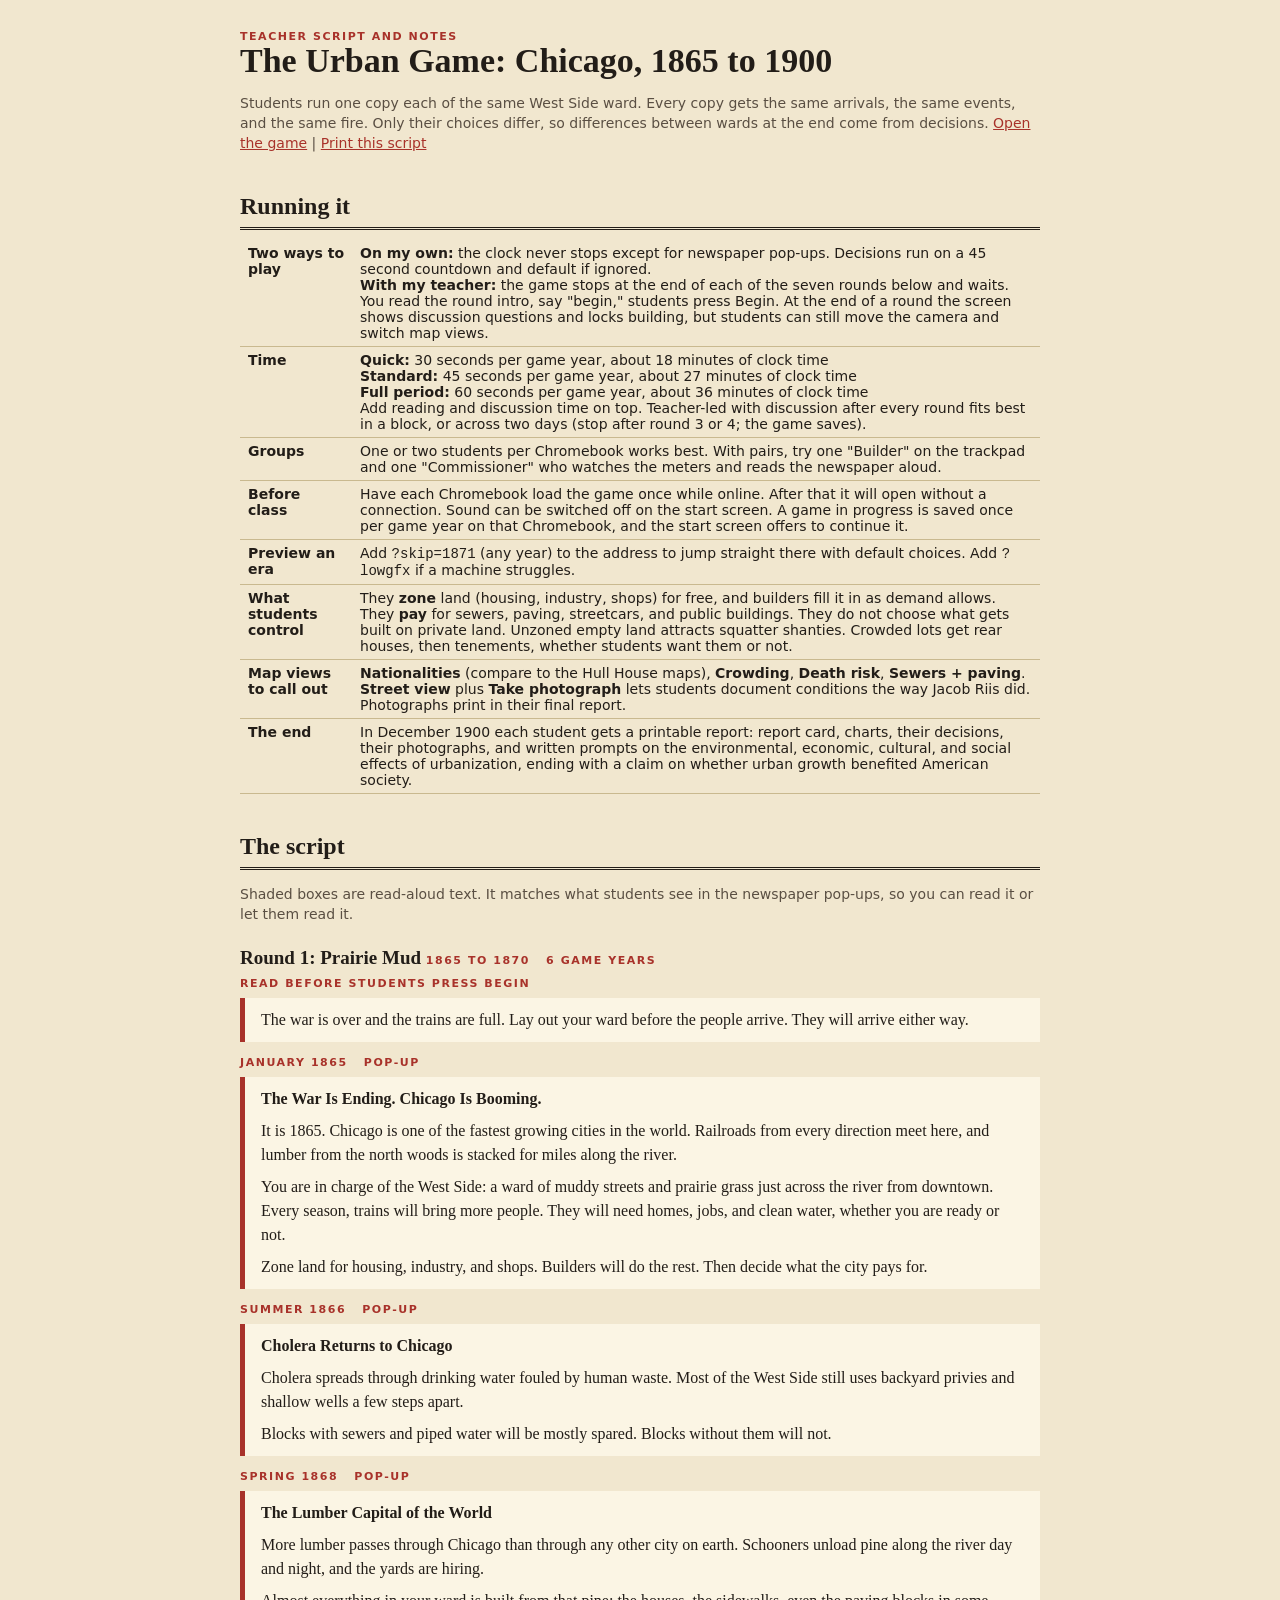
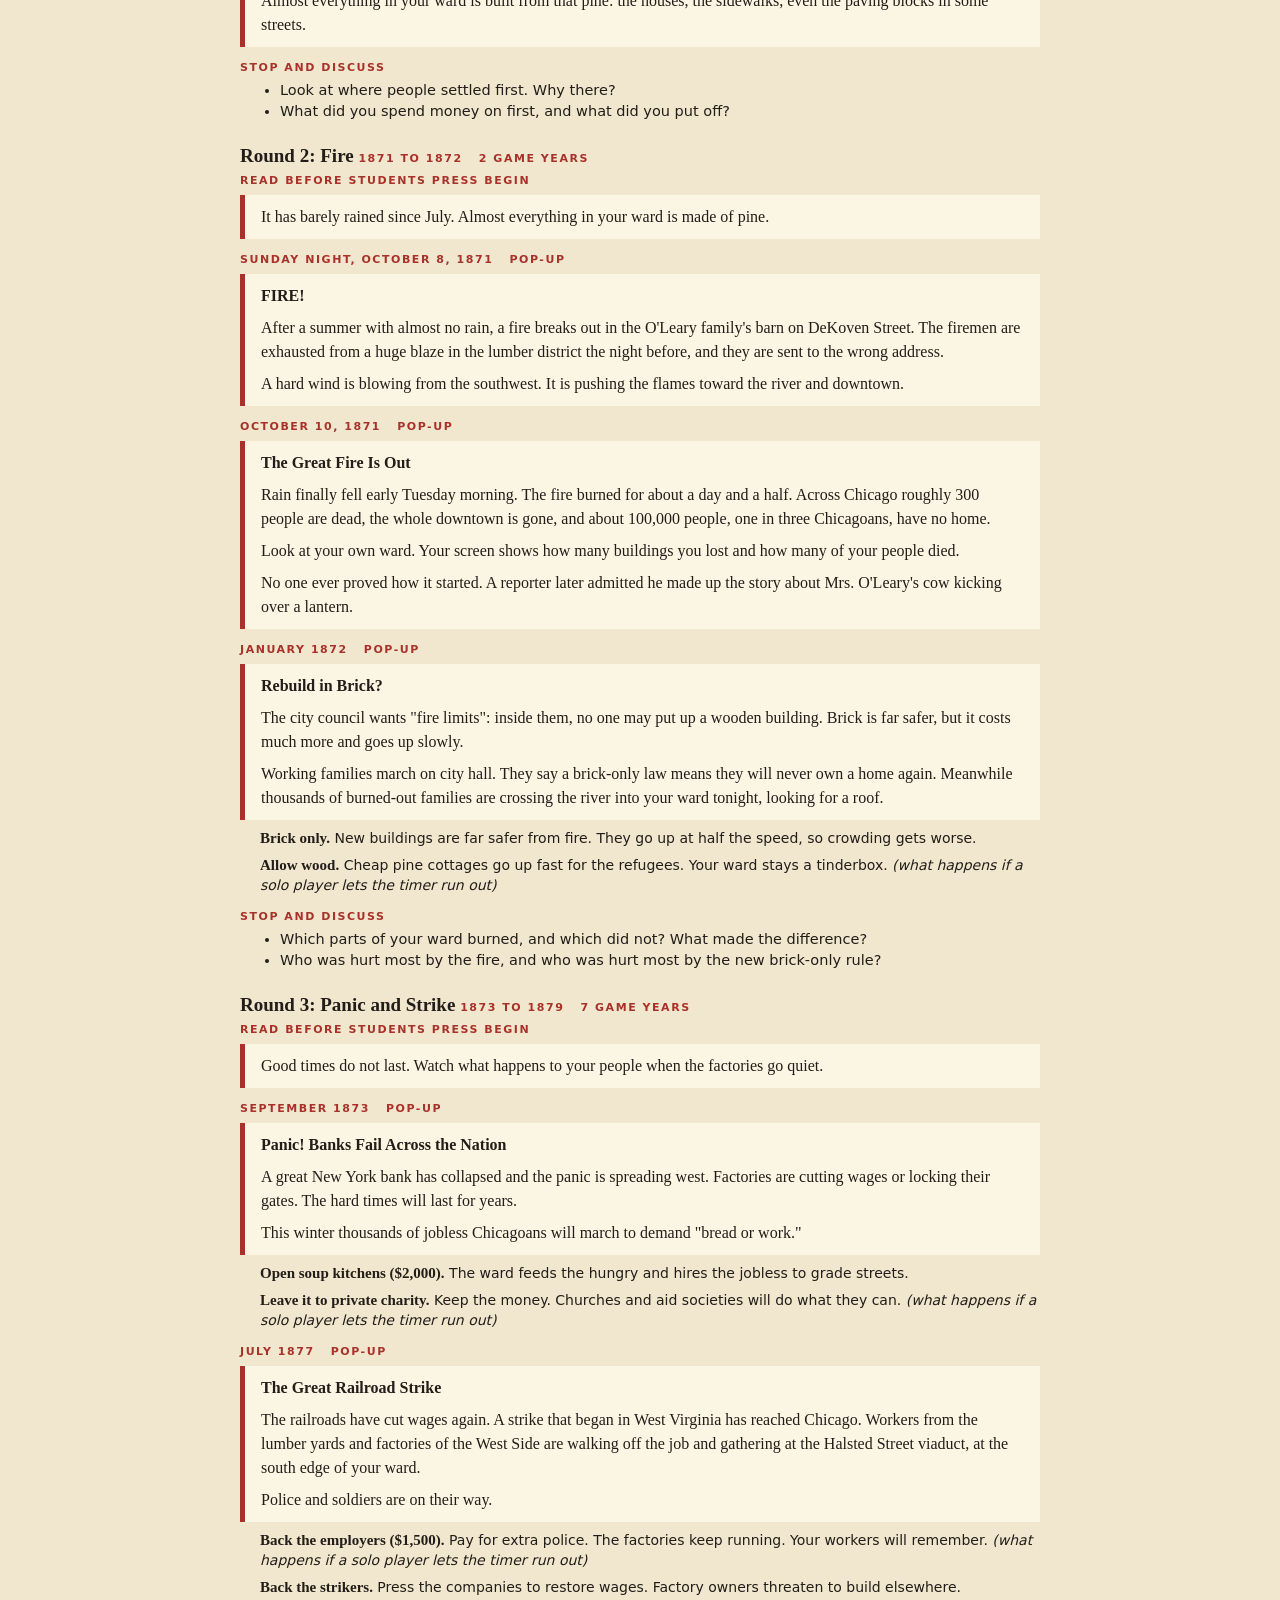
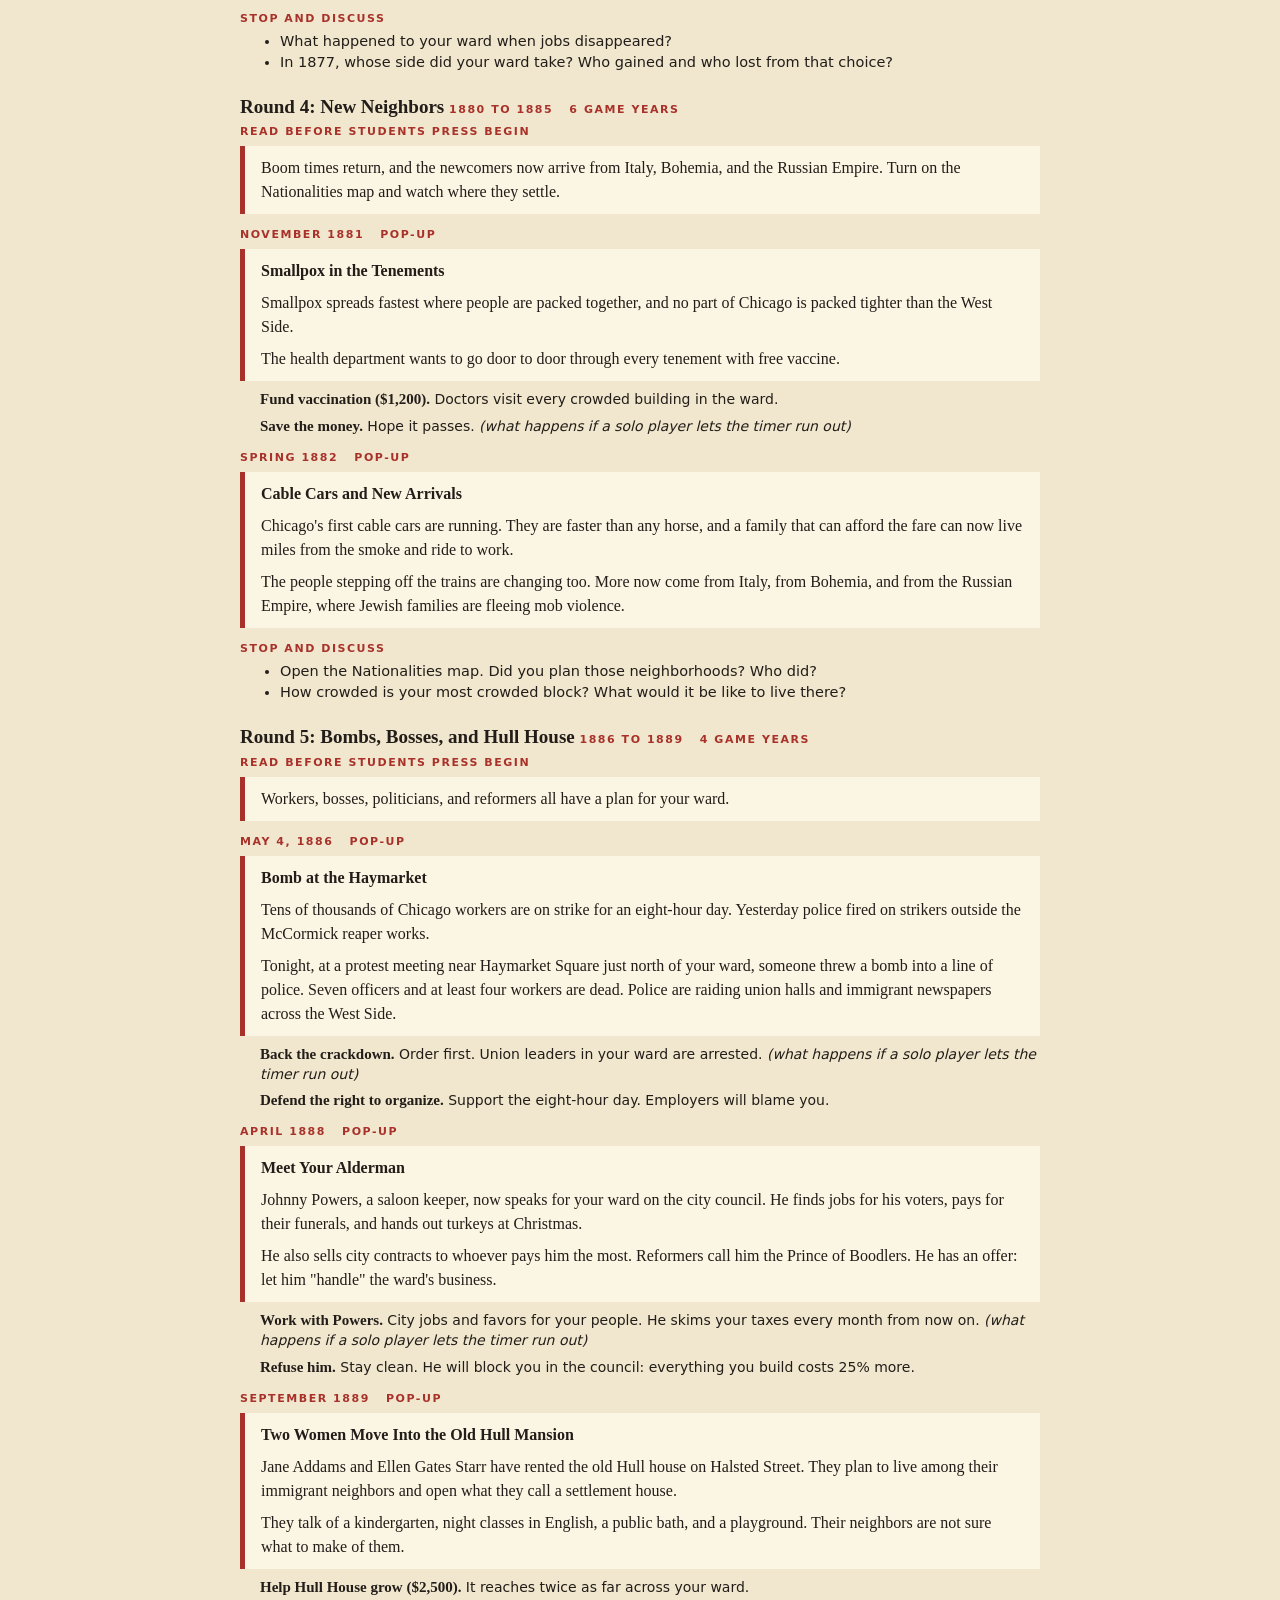
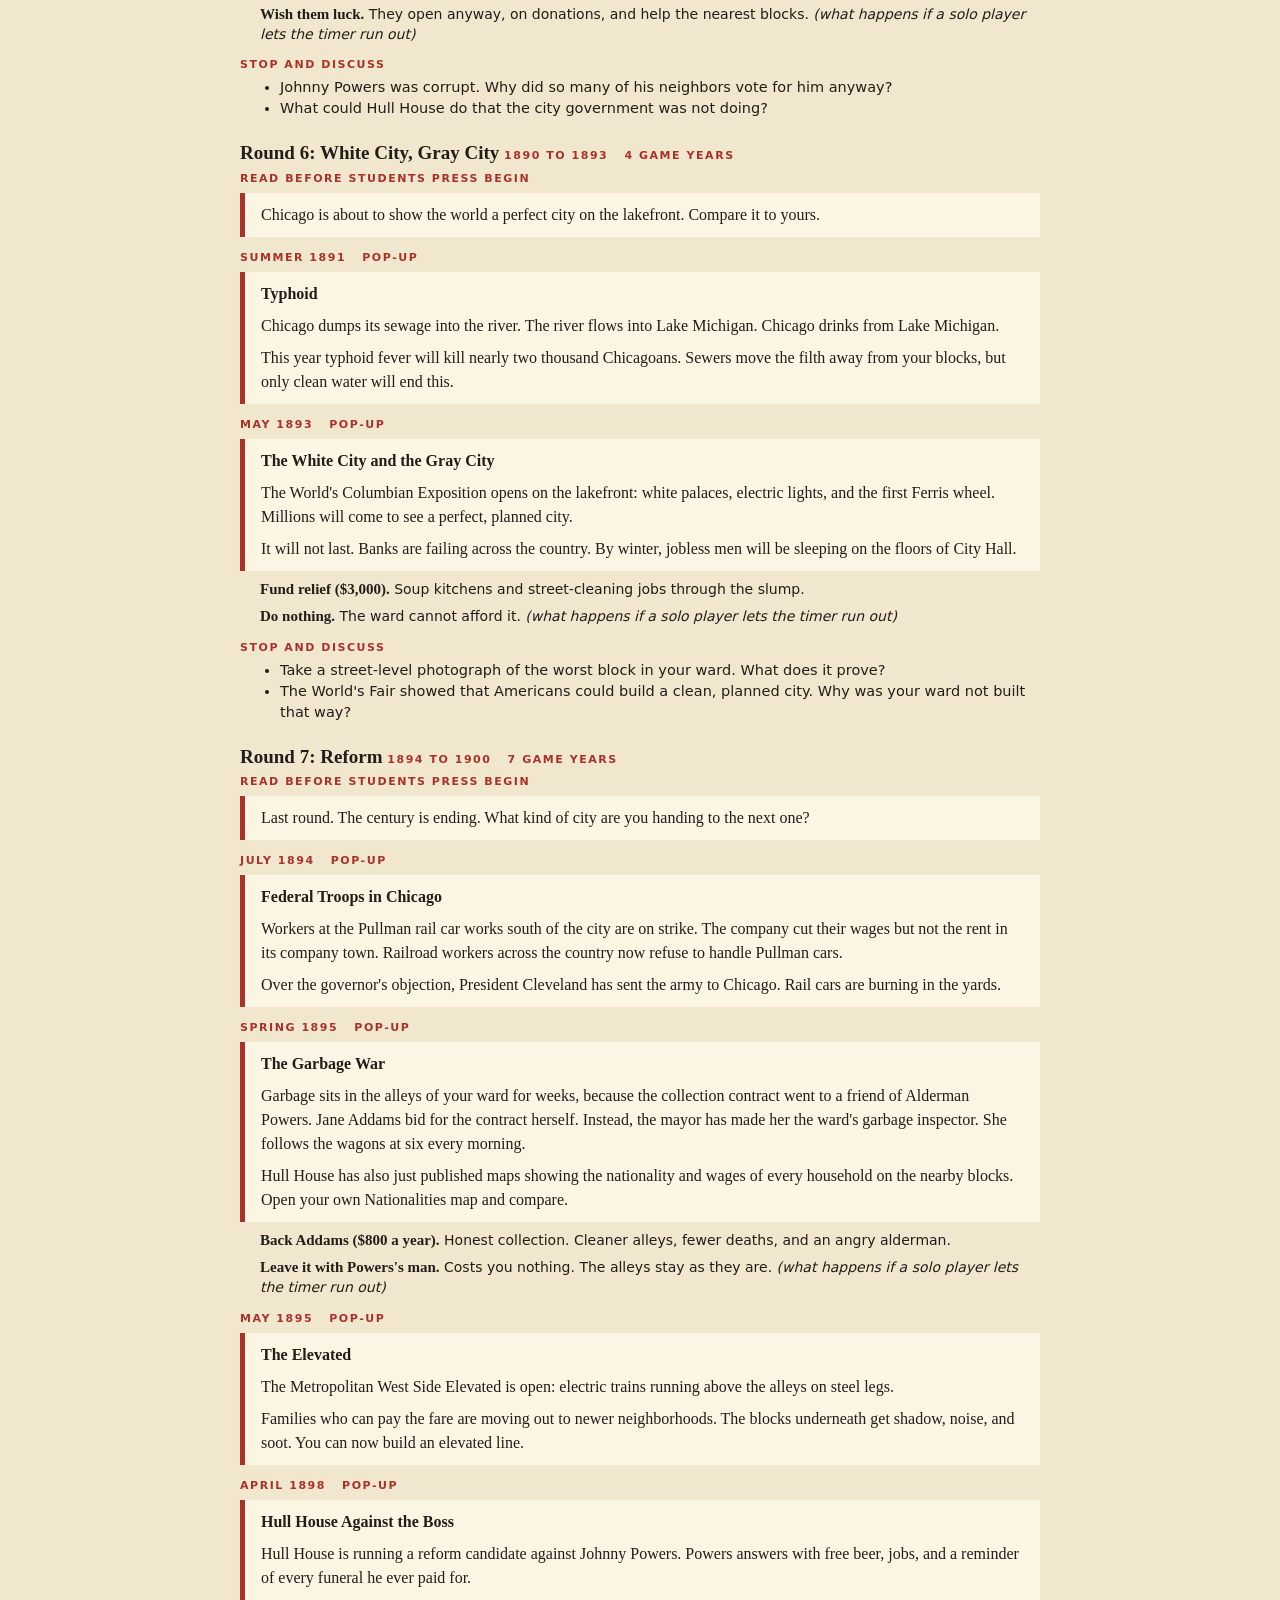
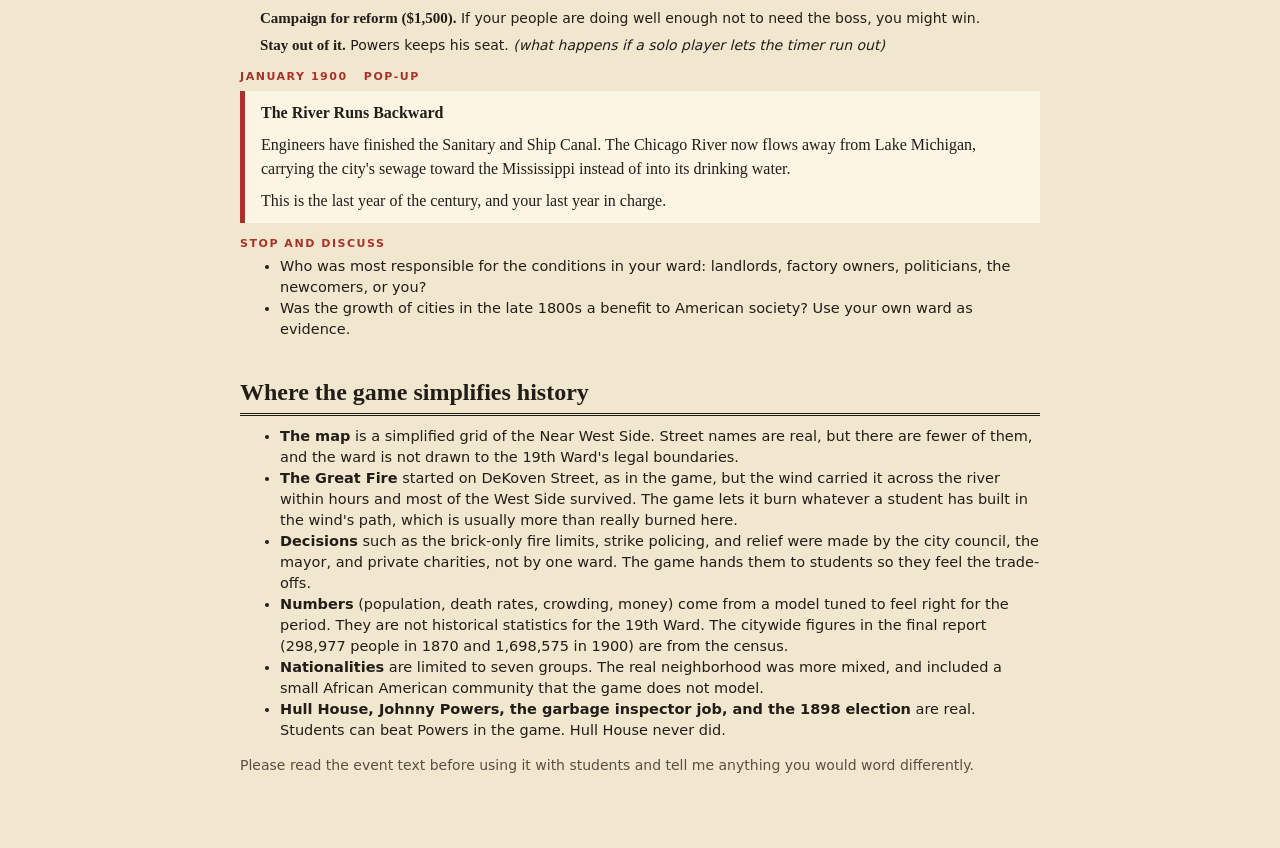
==== teacher.html @ cc9370cd "First playable: The Urban Game: Chicago, 1865 to 1900 3D ward-building lab for the Gilded Age unit. " ====
<!DOCTYPE html>
<html lang="en">
<head>
<meta charset="utf-8">
<meta name="viewport" content="width=device-width, initial-scale=1">
<title>Teacher Script: The Urban Game: Chicago</title>
<style>
  body { font: 16px/1.5 Georgia, "Noto Serif", serif; color: #221d18; background: #f1e7cf; margin: 0; }
  main { max-width: 800px; margin: 0 auto; padding: 30px 28px 60px; }
  h1 { font-size: 34px; line-height: 1.05; margin: 0 0 4px; } h2 { font-size: 24px; border-bottom: 3px double #221d18; margin: 34px 0 10px; padding-bottom: 3px; } h3 { font-size: 19px; margin: 20px 0 4px; }
  .eyebrow, .tag { font: 600 11px system-ui, sans-serif; letter-spacing: .14em; text-transform: uppercase; color: #a8322a; margin: 0; }
  .read { background: #fbf5e4; border-left: 5px solid #a8322a; padding: 10px 16px; margin: 8px 0; } .read p { margin: 0 0 8px; } .read p:last-child { margin: 0; }
  .choice { font: 14px/1.4 system-ui, sans-serif; margin: 6px 0 6px 20px; } .choice b { font-family: Georgia, serif; font-size: 15px; }
  .ask { font: 14.5px/1.45 system-ui, sans-serif; } table { border-collapse: collapse; font: 14px system-ui, sans-serif; width: 100%; } td, th { border-bottom: 1px solid #c9b98f; padding: 5px 8px; text-align: left; vertical-align: top; }
  .note { font: 14px/1.45 system-ui, sans-serif; color: #5a4f43; } ul { margin: 6px 0; } a { color: #a8322a; }
  @media print { body { background: #fff; } .read { background: #fff; } h2 { break-after: avoid; } .ev { break-inside: avoid; } .noprint { display: none; } }
</style>
</head>
<body>
<main>
<p class="eyebrow">Teacher script and notes</p>
<h1>The Urban Game: Chicago, 1865 to 1900</h1>
<p class="note">Students run one copy each of the same West Side ward. Every copy gets the same arrivals, the same events, and the same fire. Only their choices differ, so differences between wards at the end come from decisions. <a class="noprint" href="index.html">Open the game</a> <span class="noprint">|</span> <a class="noprint" href="#" onclick="print();return false">Print this script</a></p>

<h2>Running it</h2>
<table>
<tr><th>Two ways to play</th><td><b>On my own:</b> the clock never stops except for newspaper pop-ups. Decisions run on a 45 second countdown and default if ignored.<br><b>With my teacher:</b> the game stops at the end of each of the seven rounds below and waits. You read the round intro, say "begin," students press Begin. At the end of a round the screen shows discussion questions and locks building, but students can still move the camera and switch map views.</td></tr>
<tr><th>Time</th><td id="timing"></td></tr>
<tr><th>Groups</th><td>One or two students per Chromebook works best. With pairs, try one "Builder" on the trackpad and one "Commissioner" who watches the meters and reads the newspaper aloud.</td></tr>
<tr><th>Before class</th><td>Have each Chromebook load the game once while online. After that it will open without a connection. Sound can be switched off on the start screen. A game in progress is saved once per game year on that Chromebook, and the start screen offers to continue it.</td></tr>
<tr><th>Preview an era</th><td>Add <code>?skip=1871</code> (any year) to the address to jump straight there with default choices. Add <code>?lowgfx</code> if a machine struggles.</td></tr>
<tr><th>What students control</th><td>They <b>zone</b> land (housing, industry, shops) for free, and builders fill it in as demand allows. They <b>pay</b> for sewers, paving, streetcars, and public buildings. They do not choose what gets built on private land. Unzoned empty land attracts squatter shanties. Crowded lots get rear houses, then tenements, whether students want them or not.</td></tr>
<tr><th>Map views to call out</th><td><b>Nationalities</b> (compare to the Hull House maps), <b>Crowding</b>, <b>Death risk</b>, <b>Sewers + paving</b>. <b>Street view</b> plus <b>Take photograph</b> lets students document conditions the way Jacob Riis did. Photographs print in their final report.</td></tr>
<tr><th>The end</th><td>In December 1900 each student gets a printable report: report card, charts, their decisions, their photographs, and written prompts on the environmental, economic, cultural, and social effects of urbanization, ending with a claim on whether urban growth benefited American society.</td></tr>
</table>

<h2>The script</h2>
<p class="note">Shaded boxes are read-aloud text. It matches what students see in the newspaper pop-ups, so you can read it or let them read it.</p>
<div id="script"></div>

<h2>Where the game simplifies history</h2>
<ul class="ask">
<li><b>The map</b> is a simplified grid of the Near West Side. Street names are real, but there are fewer of them, and the ward is not drawn to the 19th Ward's legal boundaries.</li>
<li><b>The Great Fire</b> started on DeKoven Street, as in the game, but the wind carried it across the river within hours and most of the West Side survived. The game lets it burn whatever a student has built in the wind's path, which is usually more than really burned here.</li>
<li><b>Decisions</b> such as the brick-only fire limits, strike policing, and relief were made by the city council, the mayor, and private charities, not by one ward. The game hands them to students so they feel the trade-offs.</li>
<li><b>Numbers</b> (population, death rates, crowding, money) come from a model tuned to feel right for the period. They are not historical statistics for the 19th Ward. The citywide figures in the final report (298,977 people in 1870 and 1,698,575 in 1900) are from the census.</li>
<li><b>Nationalities</b> are limited to seven groups. The real neighborhood was more mixed, and included a small African American community that the game does not model.</li>
<li><b>Hull House, Johnny Powers, the garbage inspector job, and the 1898 election</b> are real. Students can beat Powers in the game. Hull House never did.</li>
</ul>
<p class="note">Please read the event text before using it with students and tell me anything you would word differently.</p>
</main>
<script type="module">
import { ROUNDS, EVENTS, EVENT } from './js/data.js';
const esc = s => s;
const box = document.getElementById('script');
const yrs = ROUNDS.reduce((a, r) => a + r.to - r.from + 1, 0);
document.getElementById('timing').innerHTML = [['Quick', 30], ['Standard', 45], ['Full period', 60]].map(([n, s]) => `<b>${n}:</b> ${s} seconds per game year, about ${Math.round(yrs * s / 60)} minutes of clock time`).join('<br>') + '<br>Add reading and discussion time on top. Teacher-led with discussion after every round fits best in a block, or across two days (stop after round 3 or 4; the game saves).';
for (const [k, r] of ROUNDS.entries()) {
  const evs = EVENTS.filter(e => e.year >= r.from && e.year <= r.to);
  let h = `<h3>Round ${k + 1}: ${r.name} <span class="tag">${r.from} to ${r.to} &nbsp; ${r.to - r.from + 1} game years</span></h3><p class="tag">Read before students press Begin</p><div class="read"><p>${r.intro}</p></div>`;
  for (const e of evs) {
    const list = [e]; if (e.id === 'fire') list.push(EVENT.fireAfter);
    for (const ev of list) {
      const body = ev.scriptBody || (typeof ev.body === 'function' ? [] : ev.body);
      h += `<div class="ev"><p class="tag" style="margin-top:14px">${ev.kicker} &nbsp; pop-up</p><div class="read"><p><b>${ev.head}</b></p>${body.map(p => `<p>${p}</p>`).join('')}</div>`;
      if (ev.choices) h += ev.choices.map((c, i) => `<div class="choice"><b>${c.label}.</b> ${c.detail}${i === ev.def ? ' <i>(what happens if a solo player lets the timer run out)</i>' : ''}</div>`).join('');
      h += '</div>';
    }
  }
  h += `<p class="tag" style="margin-top:14px">Stop and discuss</p><ul class="ask">${r.ask.map(q => `<li>${q}</li>`).join('')}</ul>`;
  box.insertAdjacentHTML('beforeend', h);
}
</script>
</body>
</html>
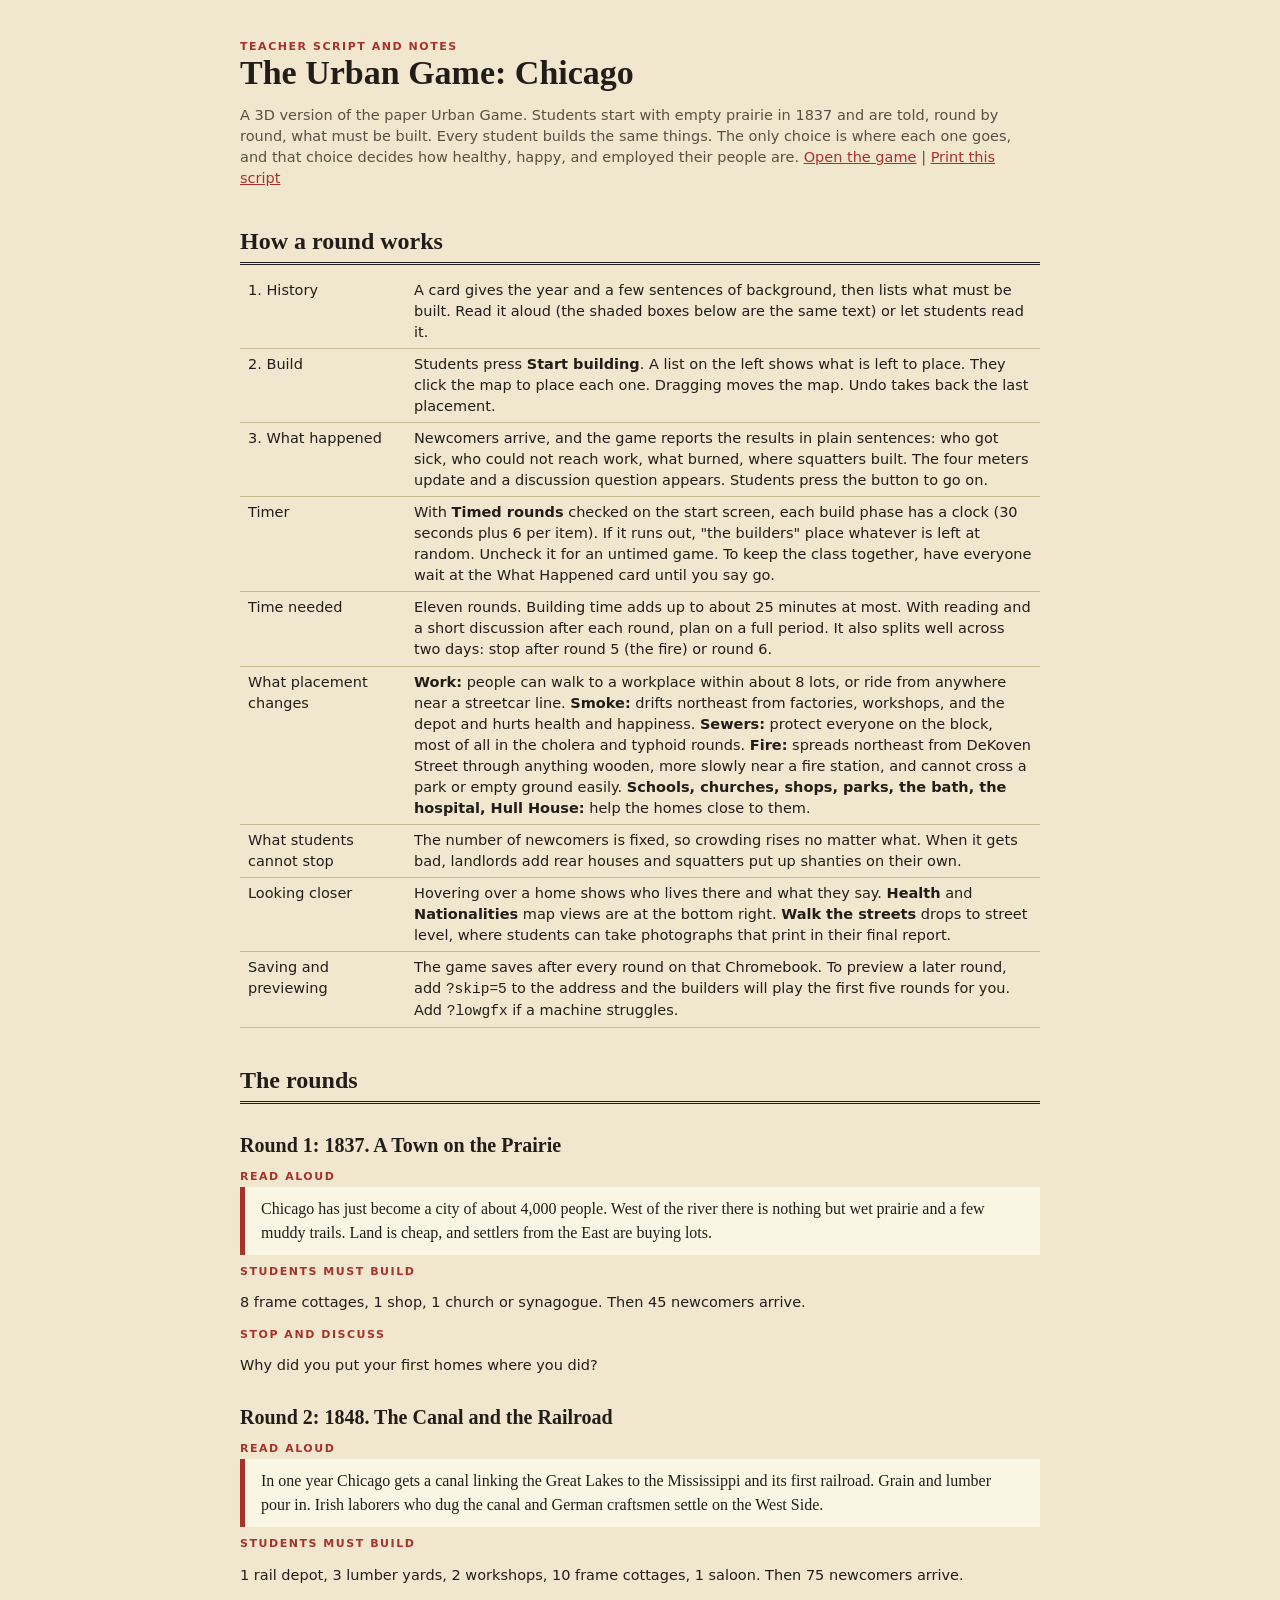
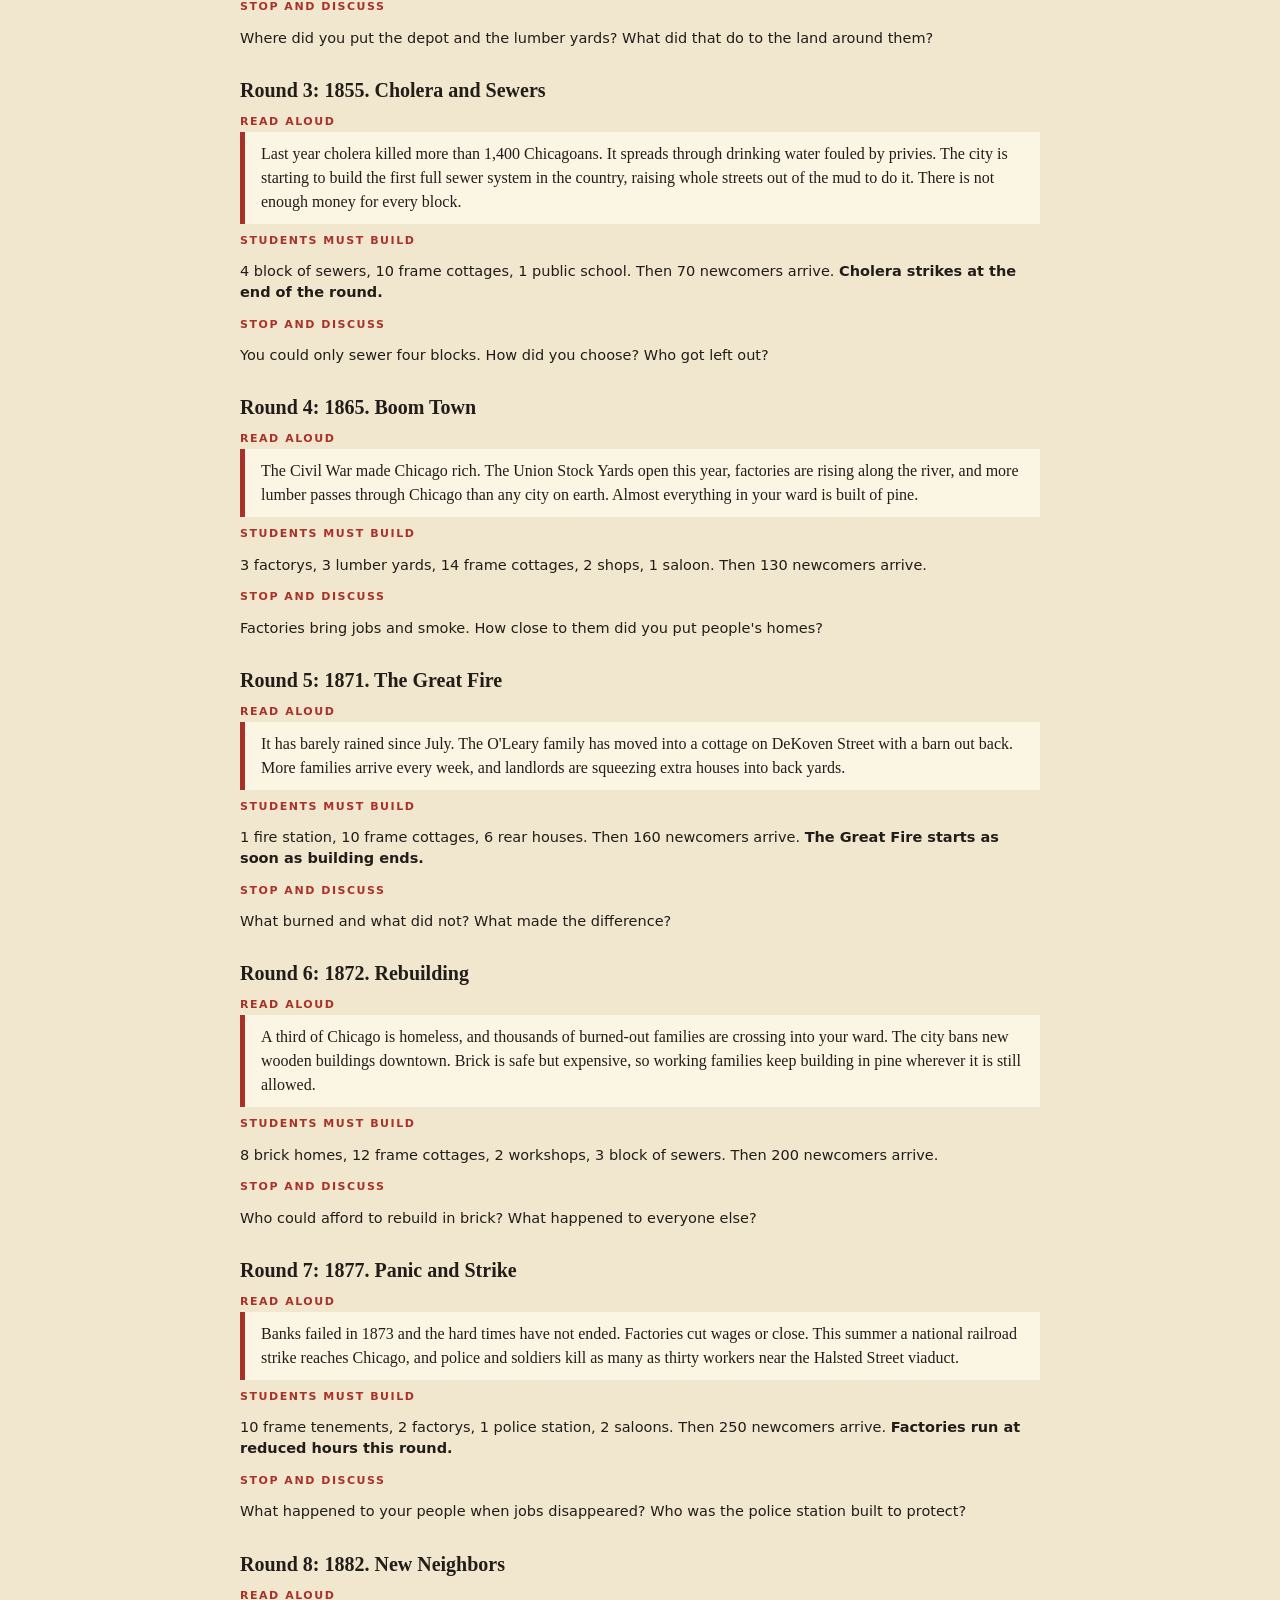
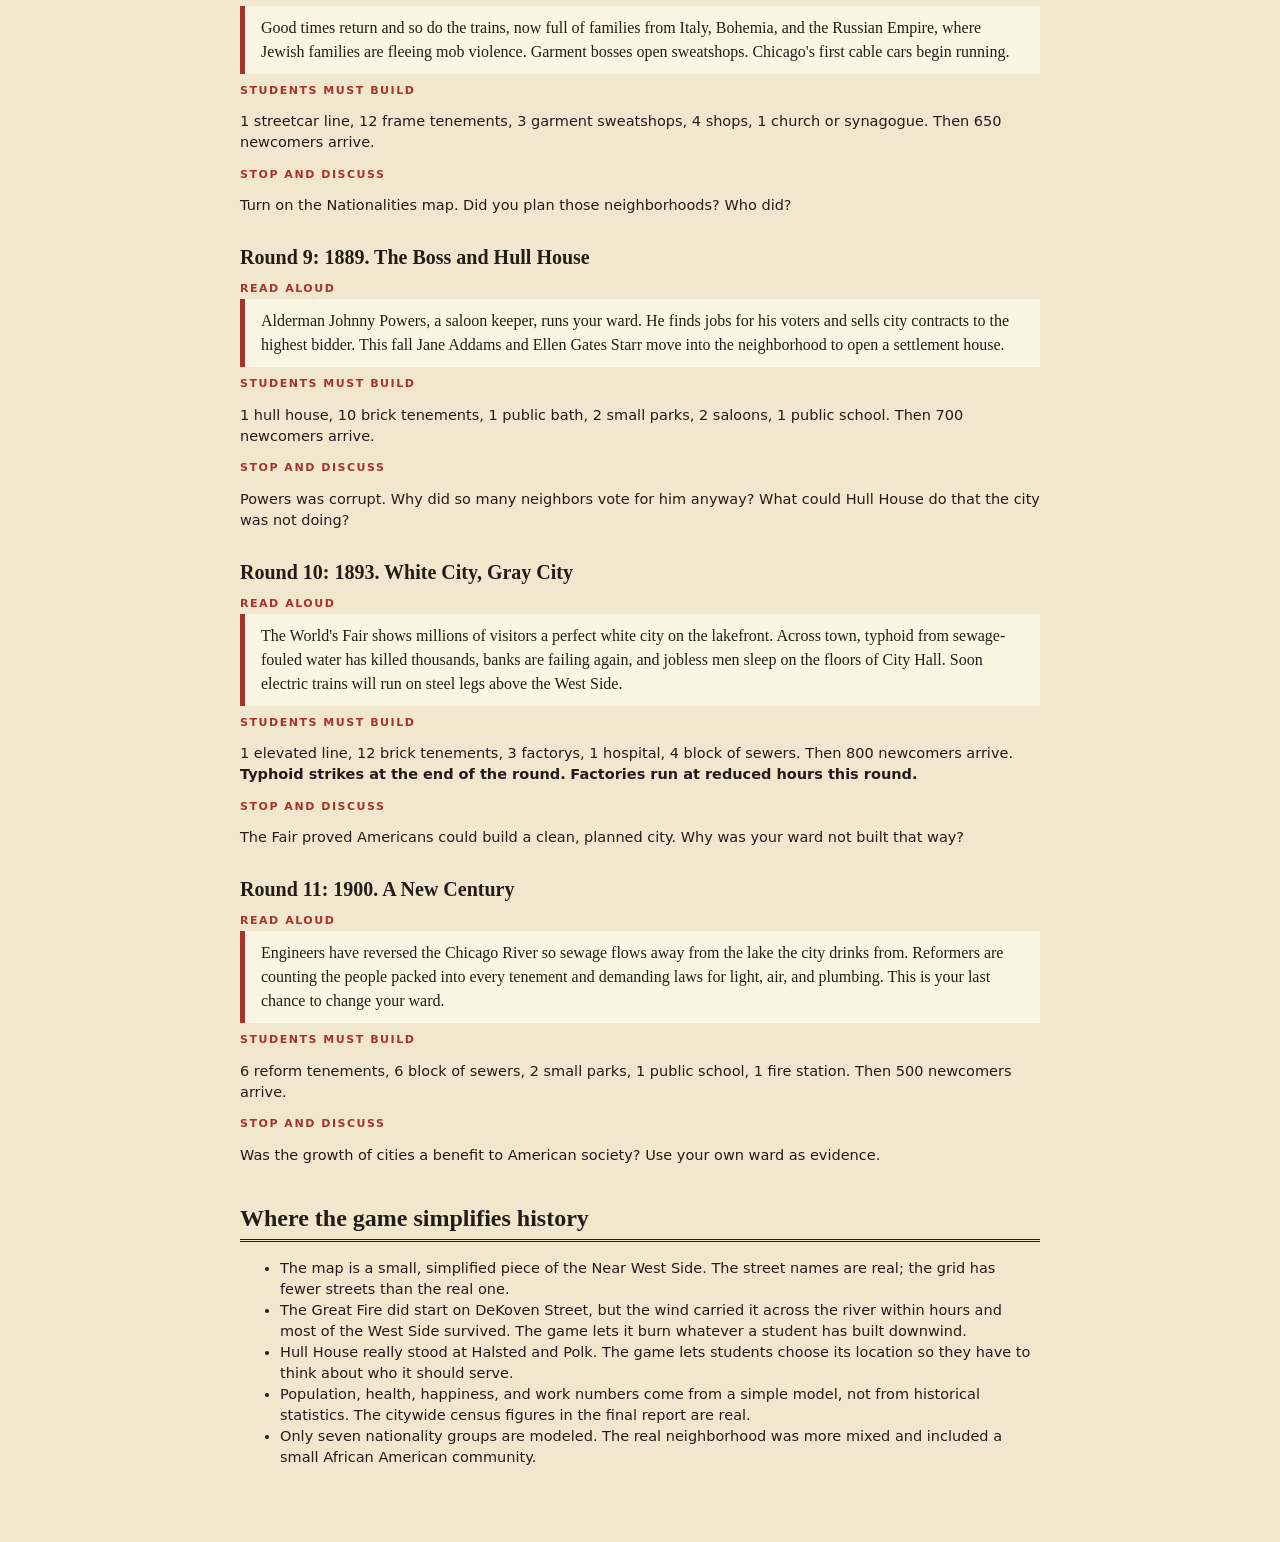
==== commit 34f56567: "Rebuild as a round-based game modeled on the paper Urban Game Students now start with empty prairie " ====
--- a/teacher.html
+++ b/teacher.html
@@ -4,72 +4,59 @@
 <meta charset="utf-8">
 <meta name="viewport" content="width=device-width, initial-scale=1">
 <title>Teacher Script: The Urban Game: Chicago</title>
+<link rel="icon" href="data:,">
 <style>
   body { font: 16px/1.5 Georgia, "Noto Serif", serif; color: #221d18; background: #f1e7cf; margin: 0; }
   main { max-width: 800px; margin: 0 auto; padding: 30px 28px 60px; }
-  h1 { font-size: 34px; line-height: 1.05; margin: 0 0 4px; } h2 { font-size: 24px; border-bottom: 3px double #221d18; margin: 34px 0 10px; padding-bottom: 3px; } h3 { font-size: 19px; margin: 20px 0 4px; }
-  .eyebrow, .tag { font: 600 11px system-ui, sans-serif; letter-spacing: .14em; text-transform: uppercase; color: #a8322a; margin: 0; }
-  .read { background: #fbf5e4; border-left: 5px solid #a8322a; padding: 10px 16px; margin: 8px 0; } .read p { margin: 0 0 8px; } .read p:last-child { margin: 0; }
-  .choice { font: 14px/1.4 system-ui, sans-serif; margin: 6px 0 6px 20px; } .choice b { font-family: Georgia, serif; font-size: 15px; }
-  .ask { font: 14.5px/1.45 system-ui, sans-serif; } table { border-collapse: collapse; font: 14px system-ui, sans-serif; width: 100%; } td, th { border-bottom: 1px solid #c9b98f; padding: 5px 8px; text-align: left; vertical-align: top; }
-  .note { font: 14px/1.45 system-ui, sans-serif; color: #5a4f43; } ul { margin: 6px 0; } a { color: #a8322a; }
-  @media print { body { background: #fff; } .read { background: #fff; } h2 { break-after: avoid; } .ev { break-inside: avoid; } .noprint { display: none; } }
+  h1 { font-size: 34px; line-height: 1.05; margin: 0 0 4px; } h2 { font-size: 24px; border-bottom: 3px double #221d18; margin: 34px 0 10px; padding-bottom: 3px; } h3 { font-size: 20px; margin: 26px 0 4px; }
+  .tag { font: 600 11px system-ui, sans-serif; letter-spacing: .14em; text-transform: uppercase; color: #a8322a; margin: 10px 0 2px; }
+  .read { background: #fbf5e4; border-left: 5px solid #a8322a; padding: 10px 16px; margin: 4px 0; }
+  .note, li, td, th { font: 14.5px/1.45 system-ui, sans-serif; } .note { color: #5a4f43; }
+  table { border-collapse: collapse; width: 100%; } td, th { border-bottom: 1px solid #c9b98f; padding: 5px 8px; text-align: left; vertical-align: top; } th { width: 150px; }
+  .round { break-inside: avoid; } a { color: #a8322a; }
+  @media print { body, .read { background: #fff; } .noprint { display: none; } }
 </style>
 </head>
 <body>
 <main>
-<p class="eyebrow">Teacher script and notes</p>
-<h1>The Urban Game: Chicago, 1865 to 1900</h1>
-<p class="note">Students run one copy each of the same West Side ward. Every copy gets the same arrivals, the same events, and the same fire. Only their choices differ, so differences between wards at the end come from decisions. <a class="noprint" href="index.html">Open the game</a> <span class="noprint">|</span> <a class="noprint" href="#" onclick="print();return false">Print this script</a></p>
+<p class="tag">Teacher script and notes</p>
+<h1>The Urban Game: Chicago</h1>
+<p class="note">A 3D version of the paper Urban Game. Students start with empty prairie in 1837 and are told, round by round, what must be built. Every student builds the same things. The only choice is where each one goes, and that choice decides how healthy, happy, and employed their people are. <a class="noprint" href="index.html">Open the game</a> <span class="noprint">|</span> <a class="noprint" href="#" onclick="print();return false">Print this script</a></p>
 
-<h2>Running it</h2>
+<h2>How a round works</h2>
 <table>
-<tr><th>Two ways to play</th><td><b>On my own:</b> the clock never stops except for newspaper pop-ups. Decisions run on a 45 second countdown and default if ignored.<br><b>With my teacher:</b> the game stops at the end of each of the seven rounds below and waits. You read the round intro, say "begin," students press Begin. At the end of a round the screen shows discussion questions and locks building, but students can still move the camera and switch map views.</td></tr>
-<tr><th>Time</th><td id="timing"></td></tr>
-<tr><th>Groups</th><td>One or two students per Chromebook works best. With pairs, try one "Builder" on the trackpad and one "Commissioner" who watches the meters and reads the newspaper aloud.</td></tr>
-<tr><th>Before class</th><td>Have each Chromebook load the game once while online. After that it will open without a connection. Sound can be switched off on the start screen. A game in progress is saved once per game year on that Chromebook, and the start screen offers to continue it.</td></tr>
-<tr><th>Preview an era</th><td>Add <code>?skip=1871</code> (any year) to the address to jump straight there with default choices. Add <code>?lowgfx</code> if a machine struggles.</td></tr>
-<tr><th>What students control</th><td>They <b>zone</b> land (housing, industry, shops) for free, and builders fill it in as demand allows. They <b>pay</b> for sewers, paving, streetcars, and public buildings. They do not choose what gets built on private land. Unzoned empty land attracts squatter shanties. Crowded lots get rear houses, then tenements, whether students want them or not.</td></tr>
-<tr><th>Map views to call out</th><td><b>Nationalities</b> (compare to the Hull House maps), <b>Crowding</b>, <b>Death risk</b>, <b>Sewers + paving</b>. <b>Street view</b> plus <b>Take photograph</b> lets students document conditions the way Jacob Riis did. Photographs print in their final report.</td></tr>
-<tr><th>The end</th><td>In December 1900 each student gets a printable report: report card, charts, their decisions, their photographs, and written prompts on the environmental, economic, cultural, and social effects of urbanization, ending with a claim on whether urban growth benefited American society.</td></tr>
+<tr><th>1. History</th><td>A card gives the year and a few sentences of background, then lists what must be built. Read it aloud (the shaded boxes below are the same text) or let students read it.</td></tr>
+<tr><th>2. Build</th><td>Students press <b>Start building</b>. A list on the left shows what is left to place. They click the map to place each one. Dragging moves the map. Undo takes back the last placement.</td></tr>
+<tr><th>3. What happened</th><td>Newcomers arrive, and the game reports the results in plain sentences: who got sick, who could not reach work, what burned, where squatters built. The four meters update and a discussion question appears. Students press the button to go on.</td></tr>
+<tr><th>Timer</th><td>With <b>Timed rounds</b> checked on the start screen, each build phase has a clock (30 seconds plus 6 per item). If it runs out, "the builders" place whatever is left at random. Uncheck it for an untimed game. To keep the class together, have everyone wait at the What Happened card until you say go.</td></tr>
+<tr><th>Time needed</th><td id="timing"></td></tr>
+<tr><th>What placement changes</th><td><b>Work:</b> people can walk to a workplace within about 8 lots, or ride from anywhere near a streetcar line. <b>Smoke:</b> drifts northeast from factories, workshops, and the depot and hurts health and happiness. <b>Sewers:</b> protect everyone on the block, most of all in the cholera and typhoid rounds. <b>Fire:</b> spreads northeast from DeKoven Street through anything wooden, more slowly near a fire station, and cannot cross a park or empty ground easily. <b>Schools, churches, shops, parks, the bath, the hospital, Hull House:</b> help the homes close to them.</td></tr>
+<tr><th>What students cannot stop</th><td>The number of newcomers is fixed, so crowding rises no matter what. When it gets bad, landlords add rear houses and squatters put up shanties on their own.</td></tr>
+<tr><th>Looking closer</th><td>Hovering over a home shows who lives there and what they say. <b>Health</b> and <b>Nationalities</b> map views are at the bottom right. <b>Walk the streets</b> drops to street level, where students can take photographs that print in their final report.</td></tr>
+<tr><th>Saving and previewing</th><td>The game saves after every round on that Chromebook. To preview a later round, add <code>?skip=5</code> to the address and the builders will play the first five rounds for you. Add <code>?lowgfx</code> if a machine struggles.</td></tr>
 </table>
 
-<h2>The script</h2>
-<p class="note">Shaded boxes are read-aloud text. It matches what students see in the newspaper pop-ups, so you can read it or let them read it.</p>
+<h2>The rounds</h2>
 <div id="script"></div>
 
 <h2>Where the game simplifies history</h2>
-<ul class="ask">
-<li><b>The map</b> is a simplified grid of the Near West Side. Street names are real, but there are fewer of them, and the ward is not drawn to the 19th Ward's legal boundaries.</li>
-<li><b>The Great Fire</b> started on DeKoven Street, as in the game, but the wind carried it across the river within hours and most of the West Side survived. The game lets it burn whatever a student has built in the wind's path, which is usually more than really burned here.</li>
-<li><b>Decisions</b> such as the brick-only fire limits, strike policing, and relief were made by the city council, the mayor, and private charities, not by one ward. The game hands them to students so they feel the trade-offs.</li>
-<li><b>Numbers</b> (population, death rates, crowding, money) come from a model tuned to feel right for the period. They are not historical statistics for the 19th Ward. The citywide figures in the final report (298,977 people in 1870 and 1,698,575 in 1900) are from the census.</li>
-<li><b>Nationalities</b> are limited to seven groups. The real neighborhood was more mixed, and included a small African American community that the game does not model.</li>
-<li><b>Hull House, Johnny Powers, the garbage inspector job, and the 1898 election</b> are real. Students can beat Powers in the game. Hull House never did.</li>
+<ul>
+<li>The map is a small, simplified piece of the Near West Side. The street names are real; the grid has fewer streets than the real one.</li>
+<li>The Great Fire did start on DeKoven Street, but the wind carried it across the river within hours and most of the West Side survived. The game lets it burn whatever a student has built downwind.</li>
+<li>Hull House really stood at Halsted and Polk. The game lets students choose its location so they have to think about who it should serve.</li>
+<li>Population, health, happiness, and work numbers come from a simple model, not from historical statistics. The citywide census figures in the final report are real.</li>
+<li>Only seven nationality groups are modeled. The real neighborhood was more mixed and included a small African American community.</li>
 </ul>
-<p class="note">Please read the event text before using it with students and tell me anything you would word differently.</p>
 </main>
 <script type="module">
-import { ROUNDS, EVENTS, EVENT } from './js/data.js';
-const esc = s => s;
+import { ROUNDS, itemOf } from './js/data.js';
 const box = document.getElementById('script');
-const yrs = ROUNDS.reduce((a, r) => a + r.to - r.from + 1, 0);
-document.getElementById('timing').innerHTML = [['Quick', 30], ['Standard', 45], ['Full period', 60]].map(([n, s]) => `<b>${n}:</b> ${s} seconds per game year, about ${Math.round(yrs * s / 60)} minutes of clock time`).join('<br>') + '<br>Add reading and discussion time on top. Teacher-led with discussion after every round fits best in a block, or across two days (stop after round 3 or 4; the game saves).';
-for (const [k, r] of ROUNDS.entries()) {
-  const evs = EVENTS.filter(e => e.year >= r.from && e.year <= r.to);
-  let h = `<h3>Round ${k + 1}: ${r.name} <span class="tag">${r.from} to ${r.to} &nbsp; ${r.to - r.from + 1} game years</span></h3><p class="tag">Read before students press Begin</p><div class="read"><p>${r.intro}</p></div>`;
-  for (const e of evs) {
-    const list = [e]; if (e.id === 'fire') list.push(EVENT.fireAfter);
-    for (const ev of list) {
-      const body = ev.scriptBody || (typeof ev.body === 'function' ? [] : ev.body);
-      h += `<div class="ev"><p class="tag" style="margin-top:14px">${ev.kicker} &nbsp; pop-up</p><div class="read"><p><b>${ev.head}</b></p>${body.map(p => `<p>${p}</p>`).join('')}</div>`;
-      if (ev.choices) h += ev.choices.map((c, i) => `<div class="choice"><b>${c.label}.</b> ${c.detail}${i === ev.def ? ' <i>(what happens if a solo player lets the timer run out)</i>' : ''}</div>`).join('');
-      h += '</div>';
-    }
-  }
-  h += `<p class="tag" style="margin-top:14px">Stop and discuss</p><ul class="ask">${r.ask.map(q => `<li>${q}</li>`).join('')}</ul>`;
-  box.insertAdjacentHTML('beforeend', h);
-}
+const secs = ROUNDS.reduce((a, r) => a + 30 + 6 * r.build.reduce((s, x) => s + x.n, 0), 0);
+document.getElementById('timing').innerHTML = `Eleven rounds. Building time adds up to about ${Math.round(secs / 60)} minutes at most. With reading and a short discussion after each round, plan on a full period. It also splits well across two days: stop after round 5 (the fire) or round 6.`;
+ROUNDS.forEach((r, k) => {
+  const need = r.build.map(x => `${x.n} ${itemOf(x.k).name.toLowerCase()}${x.n > 1 && !/s$/.test(itemOf(x.k).name) ? 's' : ''}`).join(', ');
+  box.insertAdjacentHTML('beforeend', `<div class="round"><h3>Round ${k + 1}: ${r.year}. ${r.name}</h3><p class="tag">Read aloud</p><div class="read">${r.story}</div><p class="tag">Students must build</p><p class="note" style="color:#221d18">${need}. Then ${r.arrive.toLocaleString('en-US')} newcomers arrive.${r.fire ? ' <b>The Great Fire starts as soon as building ends.</b>' : ''}${r.epi ? ` <b>${r.epi} strikes at the end of the round.</b>` : ''}${r.econ ? ' <b>Factories run at reduced hours this round.</b>' : ''}</p><p class="tag">Stop and discuss</p><p class="note" style="color:#221d18">${r.ask}</p></div>`);
+});
 </script>
 </body>
 </html>
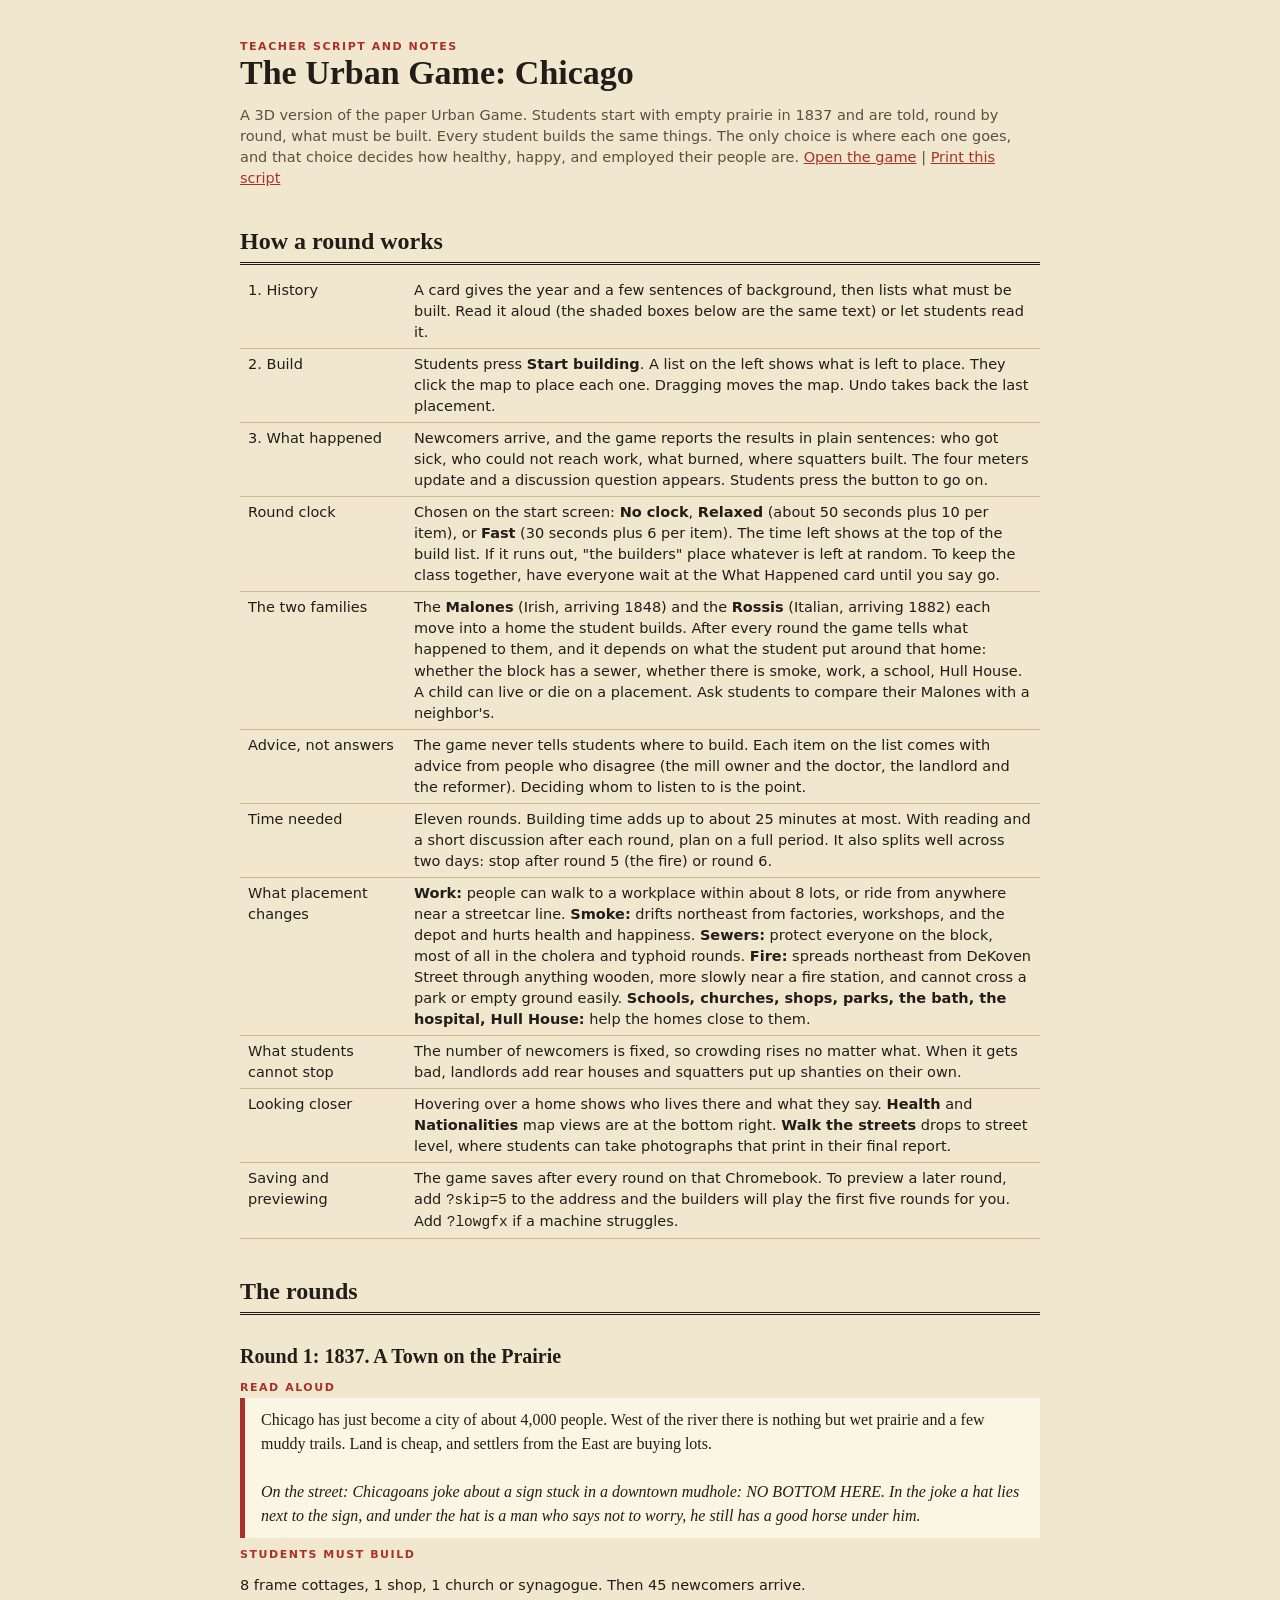
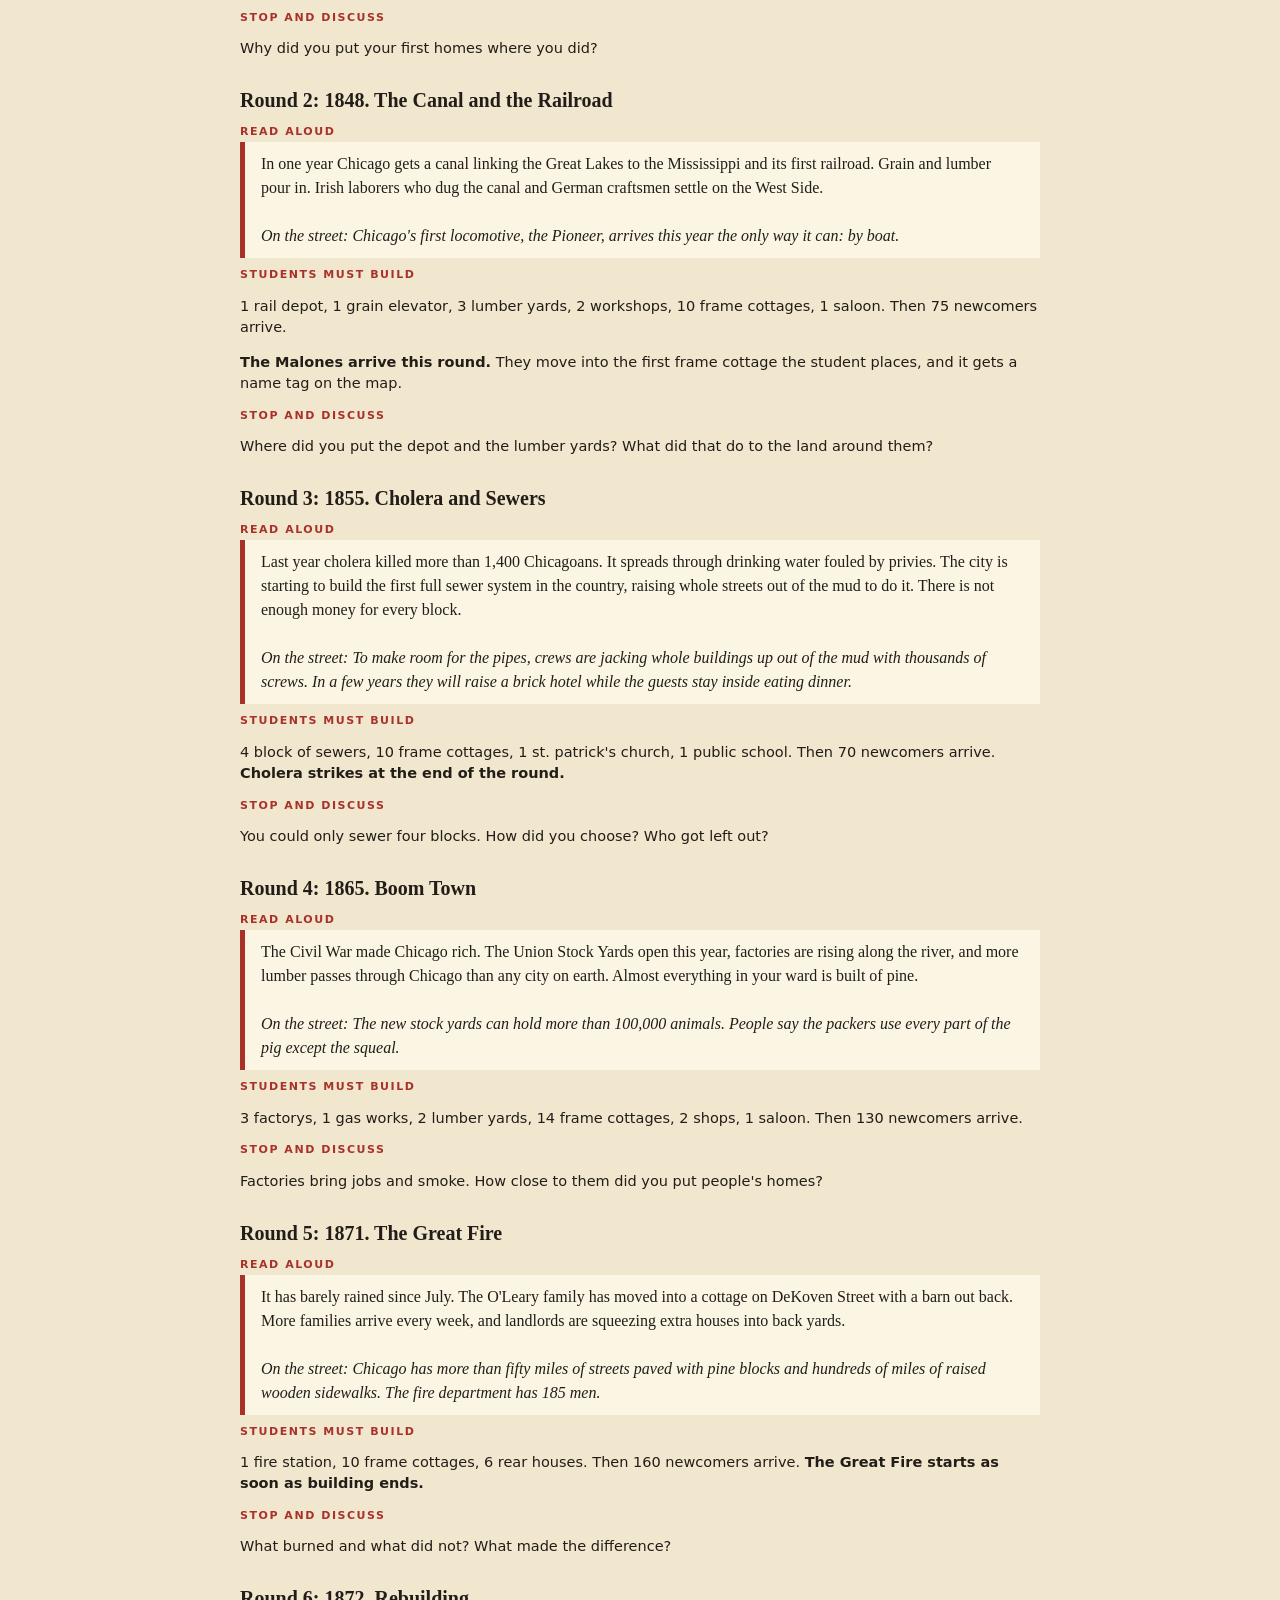
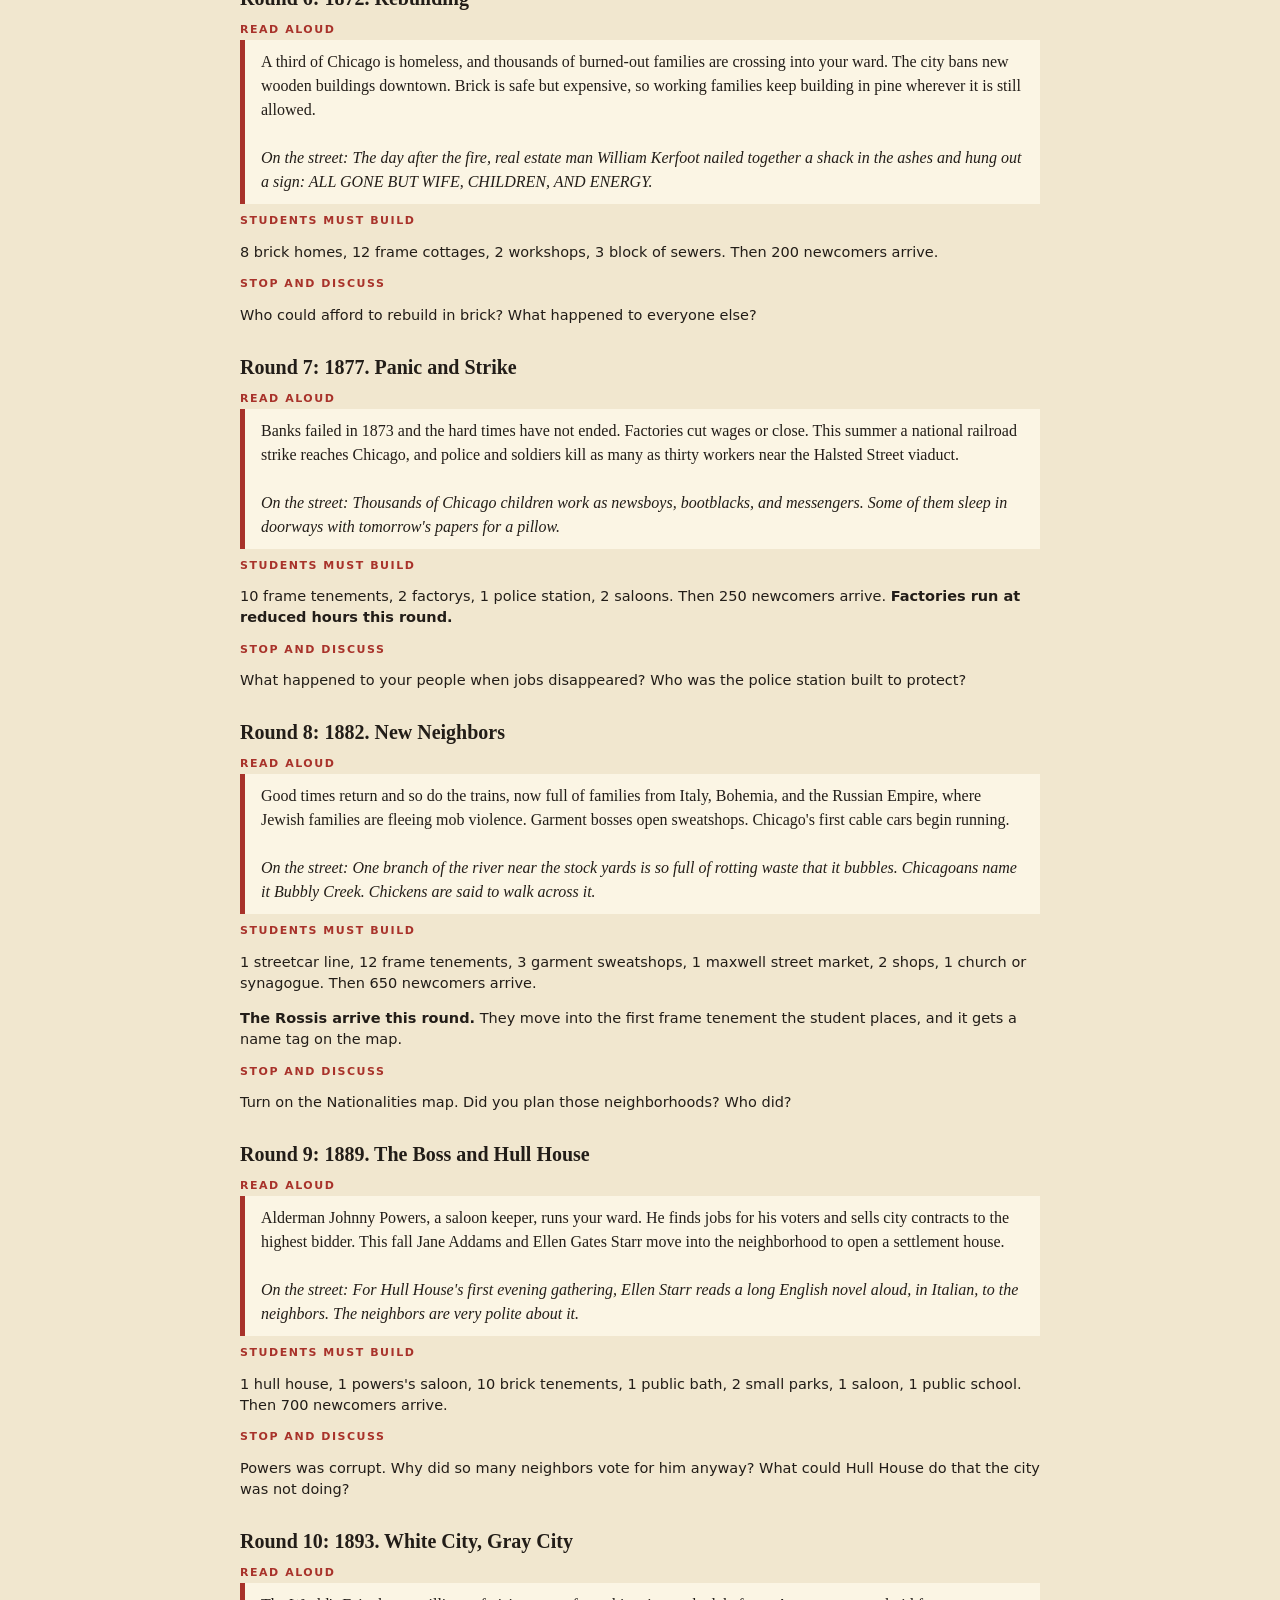
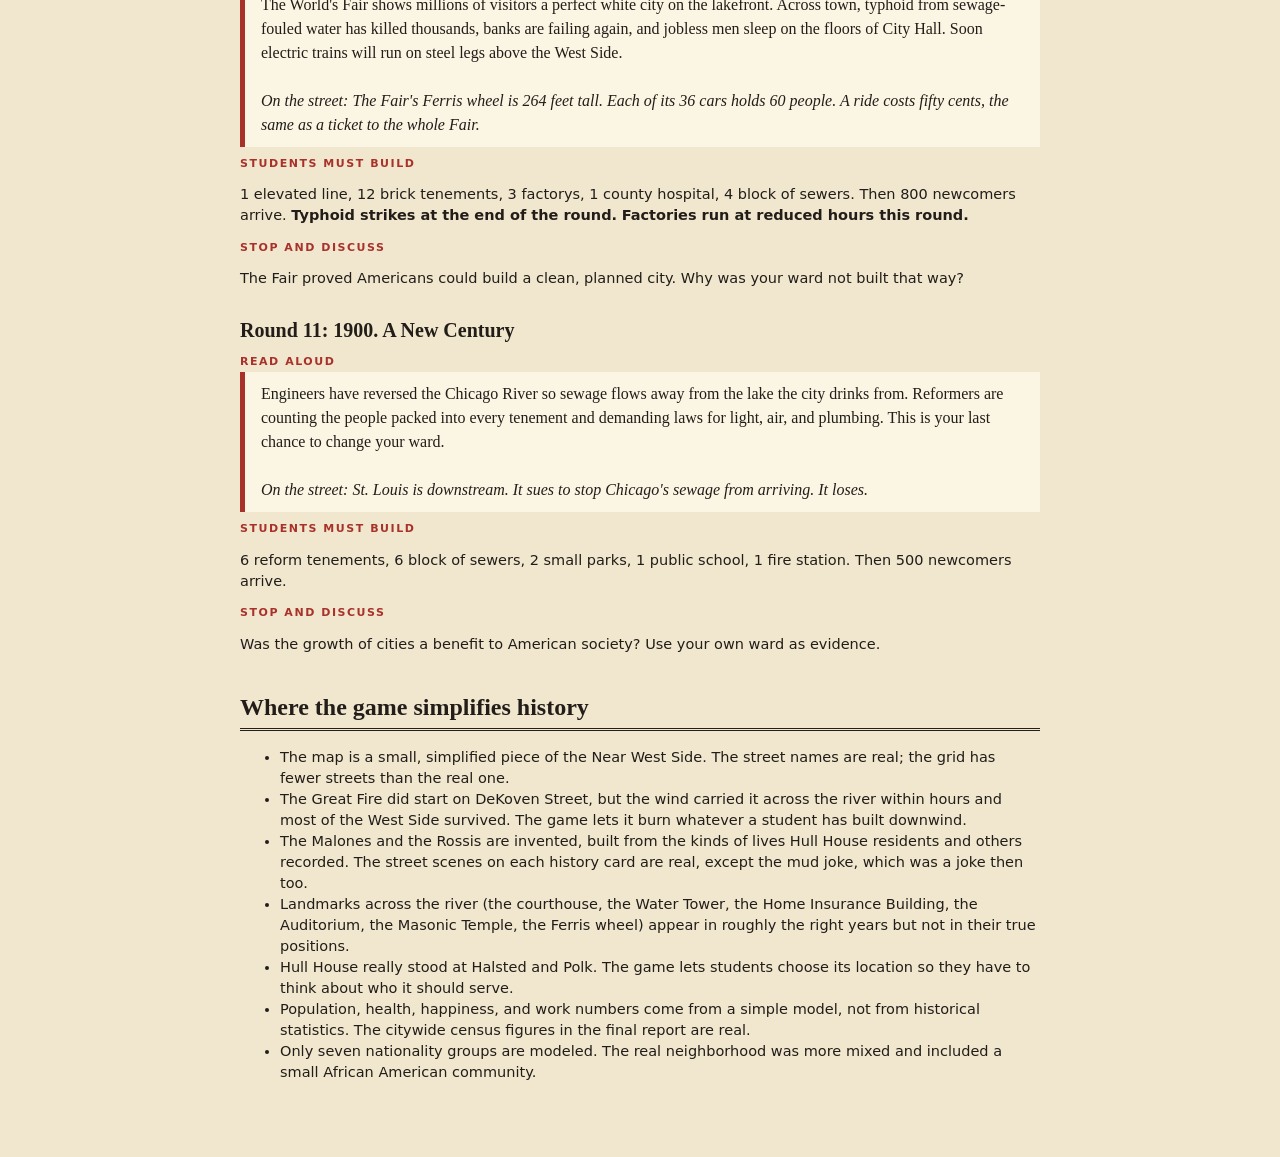
==== commit 3c98b8ee: "Add family storylines, landmarks, building variety, and better textures - Two families (the Malones," ====
--- a/teacher.html
+++ b/teacher.html
@@ -28,7 +28,9 @@
 <tr><th>1. History</th><td>A card gives the year and a few sentences of background, then lists what must be built. Read it aloud (the shaded boxes below are the same text) or let students read it.</td></tr>
 <tr><th>2. Build</th><td>Students press <b>Start building</b>. A list on the left shows what is left to place. They click the map to place each one. Dragging moves the map. Undo takes back the last placement.</td></tr>
 <tr><th>3. What happened</th><td>Newcomers arrive, and the game reports the results in plain sentences: who got sick, who could not reach work, what burned, where squatters built. The four meters update and a discussion question appears. Students press the button to go on.</td></tr>
-<tr><th>Timer</th><td>With <b>Timed rounds</b> checked on the start screen, each build phase has a clock (30 seconds plus 6 per item). If it runs out, "the builders" place whatever is left at random. Uncheck it for an untimed game. To keep the class together, have everyone wait at the What Happened card until you say go.</td></tr>
+<tr><th>Round clock</th><td>Chosen on the start screen: <b>No clock</b>, <b>Relaxed</b> (about 50 seconds plus 10 per item), or <b>Fast</b> (30 seconds plus 6 per item). The time left shows at the top of the build list. If it runs out, "the builders" place whatever is left at random. To keep the class together, have everyone wait at the What Happened card until you say go.</td></tr>
+<tr><th>The two families</th><td>The <b>Malones</b> (Irish, arriving 1848) and the <b>Rossis</b> (Italian, arriving 1882) each move into a home the student builds. After every round the game tells what happened to them, and it depends on what the student put around that home: whether the block has a sewer, whether there is smoke, work, a school, Hull House. A child can live or die on a placement. Ask students to compare their Malones with a neighbor's.</td></tr>
+<tr><th>Advice, not answers</th><td>The game never tells students where to build. Each item on the list comes with advice from people who disagree (the mill owner and the doctor, the landlord and the reformer). Deciding whom to listen to is the point.</td></tr>
 <tr><th>Time needed</th><td id="timing"></td></tr>
 <tr><th>What placement changes</th><td><b>Work:</b> people can walk to a workplace within about 8 lots, or ride from anywhere near a streetcar line. <b>Smoke:</b> drifts northeast from factories, workshops, and the depot and hurts health and happiness. <b>Sewers:</b> protect everyone on the block, most of all in the cholera and typhoid rounds. <b>Fire:</b> spreads northeast from DeKoven Street through anything wooden, more slowly near a fire station, and cannot cross a park or empty ground easily. <b>Schools, churches, shops, parks, the bath, the hospital, Hull House:</b> help the homes close to them.</td></tr>
 <tr><th>What students cannot stop</th><td>The number of newcomers is fixed, so crowding rises no matter what. When it gets bad, landlords add rear houses and squatters put up shanties on their own.</td></tr>
@@ -43,19 +45,21 @@
 <ul>
 <li>The map is a small, simplified piece of the Near West Side. The street names are real; the grid has fewer streets than the real one.</li>
 <li>The Great Fire did start on DeKoven Street, but the wind carried it across the river within hours and most of the West Side survived. The game lets it burn whatever a student has built downwind.</li>
+<li>The Malones and the Rossis are invented, built from the kinds of lives Hull House residents and others recorded. The street scenes on each history card are real, except the mud joke, which was a joke then too.</li>
+<li>Landmarks across the river (the courthouse, the Water Tower, the Home Insurance Building, the Auditorium, the Masonic Temple, the Ferris wheel) appear in roughly the right years but not in their true positions.</li>
 <li>Hull House really stood at Halsted and Polk. The game lets students choose its location so they have to think about who it should serve.</li>
 <li>Population, health, happiness, and work numbers come from a simple model, not from historical statistics. The citywide census figures in the final report are real.</li>
 <li>Only seven nationality groups are modeled. The real neighborhood was more mixed and included a small African American community.</li>
 </ul>
 </main>
 <script type="module">
-import { ROUNDS, itemOf } from './js/data.js';
+import { ROUNDS, FAMILIES, itemOf } from './js/data.js';
 const box = document.getElementById('script');
 const secs = ROUNDS.reduce((a, r) => a + 30 + 6 * r.build.reduce((s, x) => s + x.n, 0), 0);
 document.getElementById('timing').innerHTML = `Eleven rounds. Building time adds up to about ${Math.round(secs / 60)} minutes at most. With reading and a short discussion after each round, plan on a full period. It also splits well across two days: stop after round 5 (the fire) or round 6.`;
 ROUNDS.forEach((r, k) => {
   const need = r.build.map(x => `${x.n} ${itemOf(x.k).name.toLowerCase()}${x.n > 1 && !/s$/.test(itemOf(x.k).name) ? 's' : ''}`).join(', ');
-  box.insertAdjacentHTML('beforeend', `<div class="round"><h3>Round ${k + 1}: ${r.year}. ${r.name}</h3><p class="tag">Read aloud</p><div class="read">${r.story}</div><p class="tag">Students must build</p><p class="note" style="color:#221d18">${need}. Then ${r.arrive.toLocaleString('en-US')} newcomers arrive.${r.fire ? ' <b>The Great Fire starts as soon as building ends.</b>' : ''}${r.epi ? ` <b>${r.epi} strikes at the end of the round.</b>` : ''}${r.econ ? ' <b>Factories run at reduced hours this round.</b>' : ''}</p><p class="tag">Stop and discuss</p><p class="note" style="color:#221d18">${r.ask}</p></div>`);
+  box.insertAdjacentHTML('beforeend', `<div class="round"><h3>Round ${k + 1}: ${r.year}. ${r.name}</h3><p class="tag">Read aloud</p><div class="read">${r.story}<br><br><i>On the street: ${r.scene}</i></div><p class="tag">Students must build</p><p class="note" style="color:#221d18">${need}. Then ${r.arrive.toLocaleString('en-US')} newcomers arrive.${r.fire ? ' <b>The Great Fire starts as soon as building ends.</b>' : ''}${r.epi ? ` <b>${r.epi} strikes at the end of the round.</b>` : ''}${r.econ ? ' <b>Factories run at reduced hours this round.</b>' : ''}</p>${FAMILIES.filter(F => F.start === k).map(F => `<p class="note" style="color:#221d18"><b>${F.name} arrive this round.</b> They move into the first ${itemOf(F.kind).name.toLowerCase()} the student places, and it gets a name tag on the map.</p>`).join('')}<p class="tag">Stop and discuss</p><p class="note" style="color:#221d18">${r.ask}</p></div>`);
 });
 </script>
 </body>
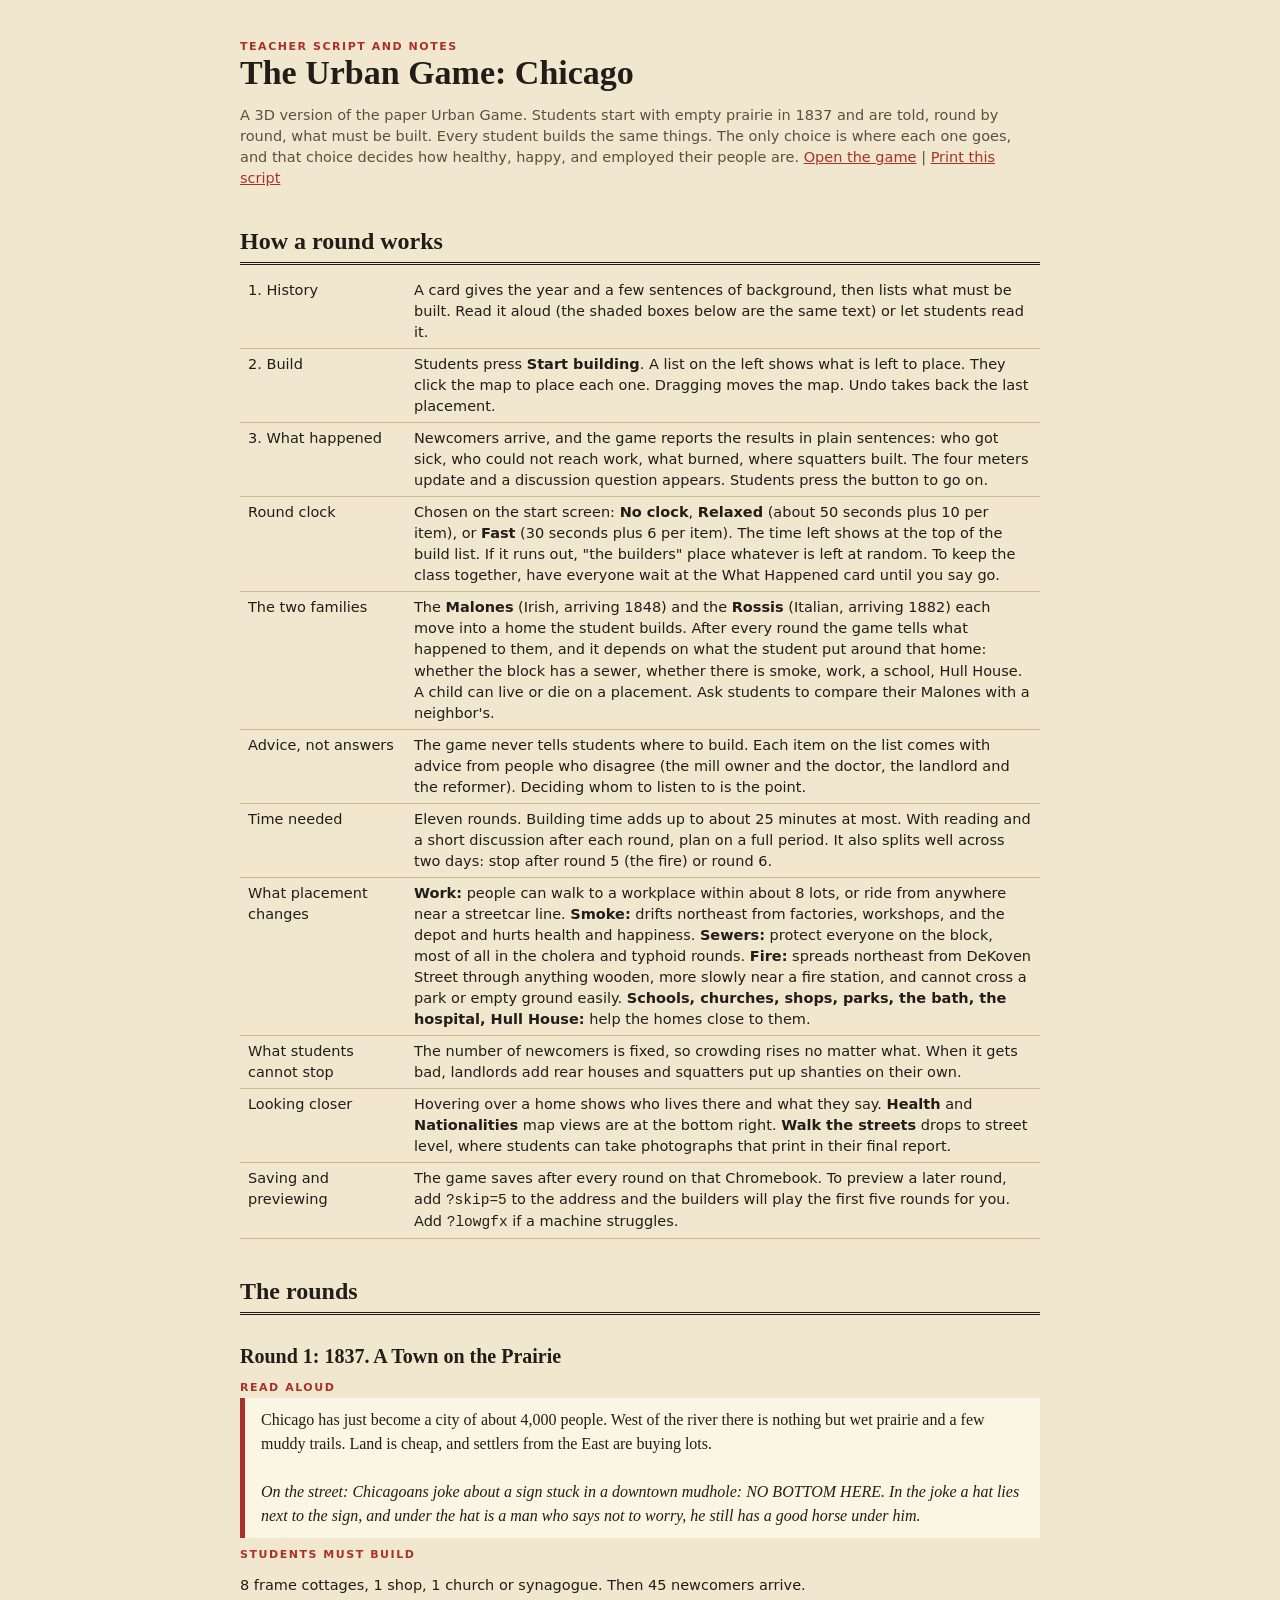
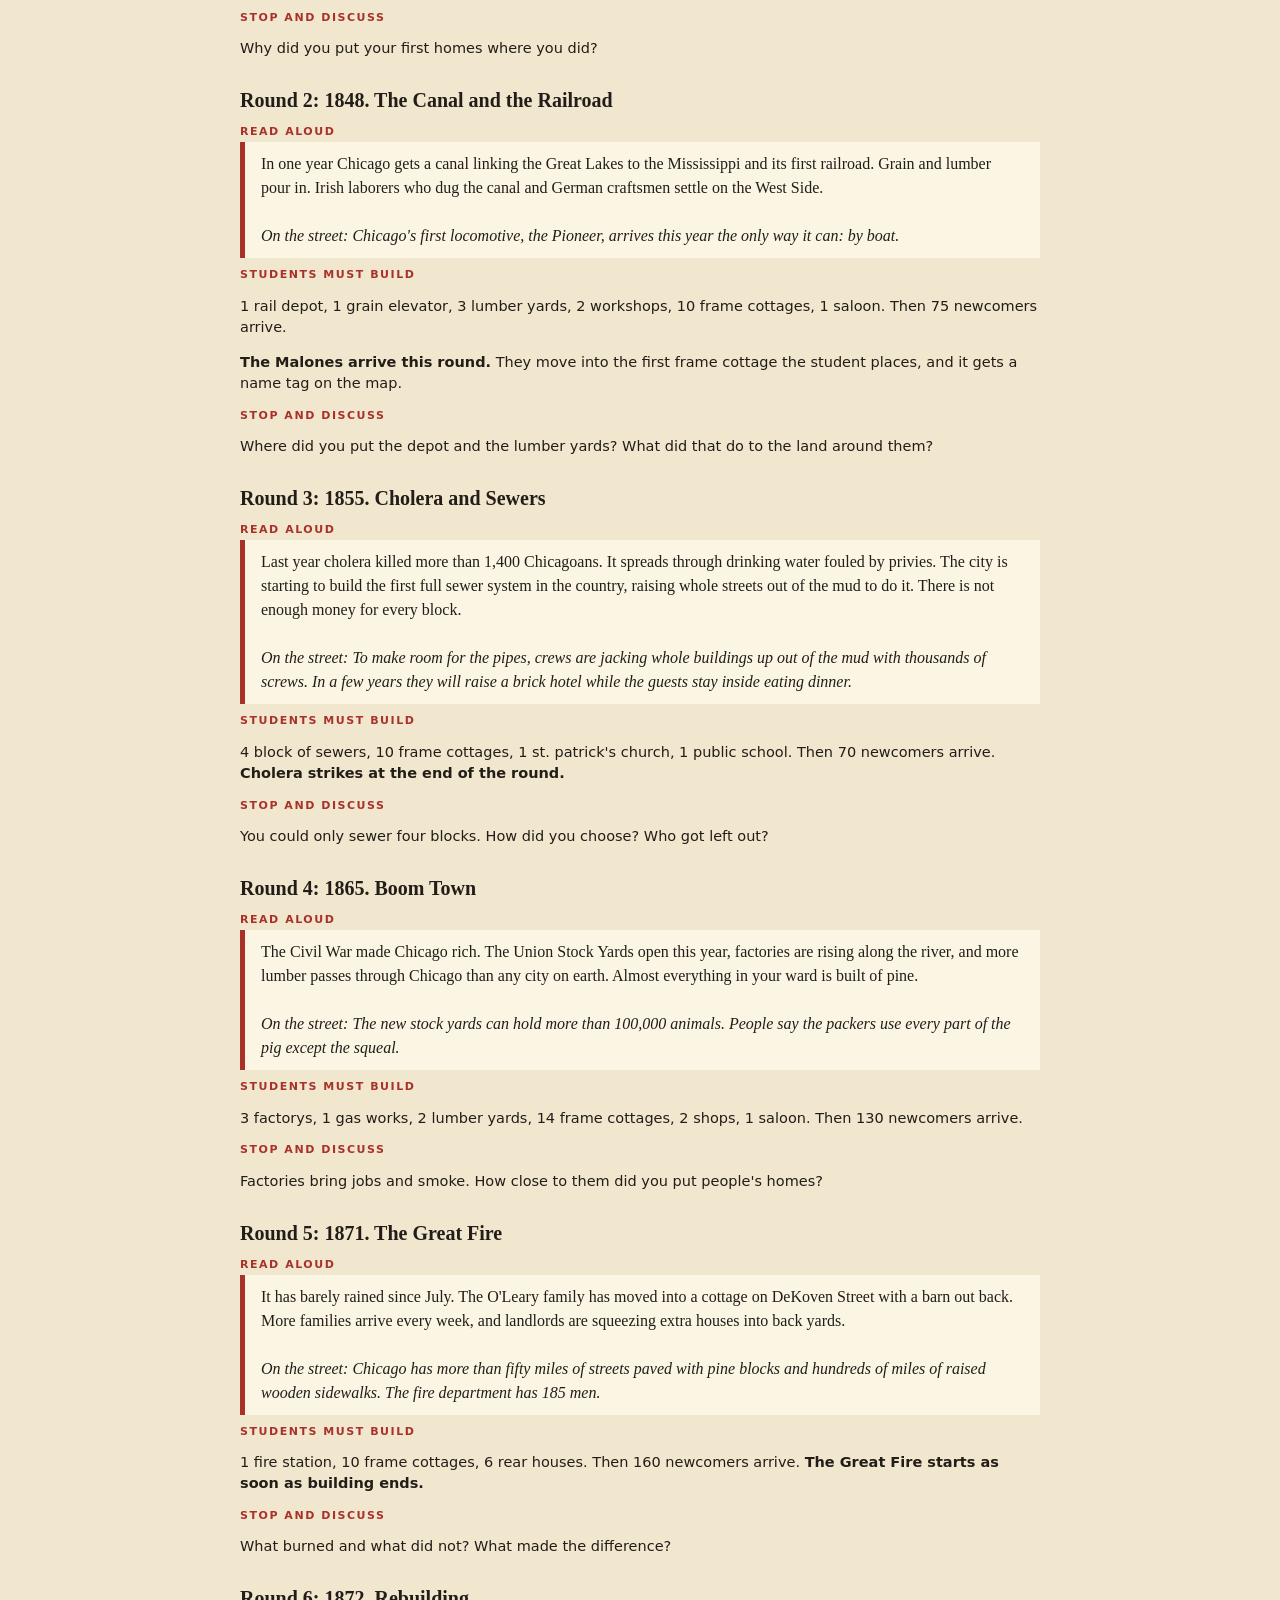
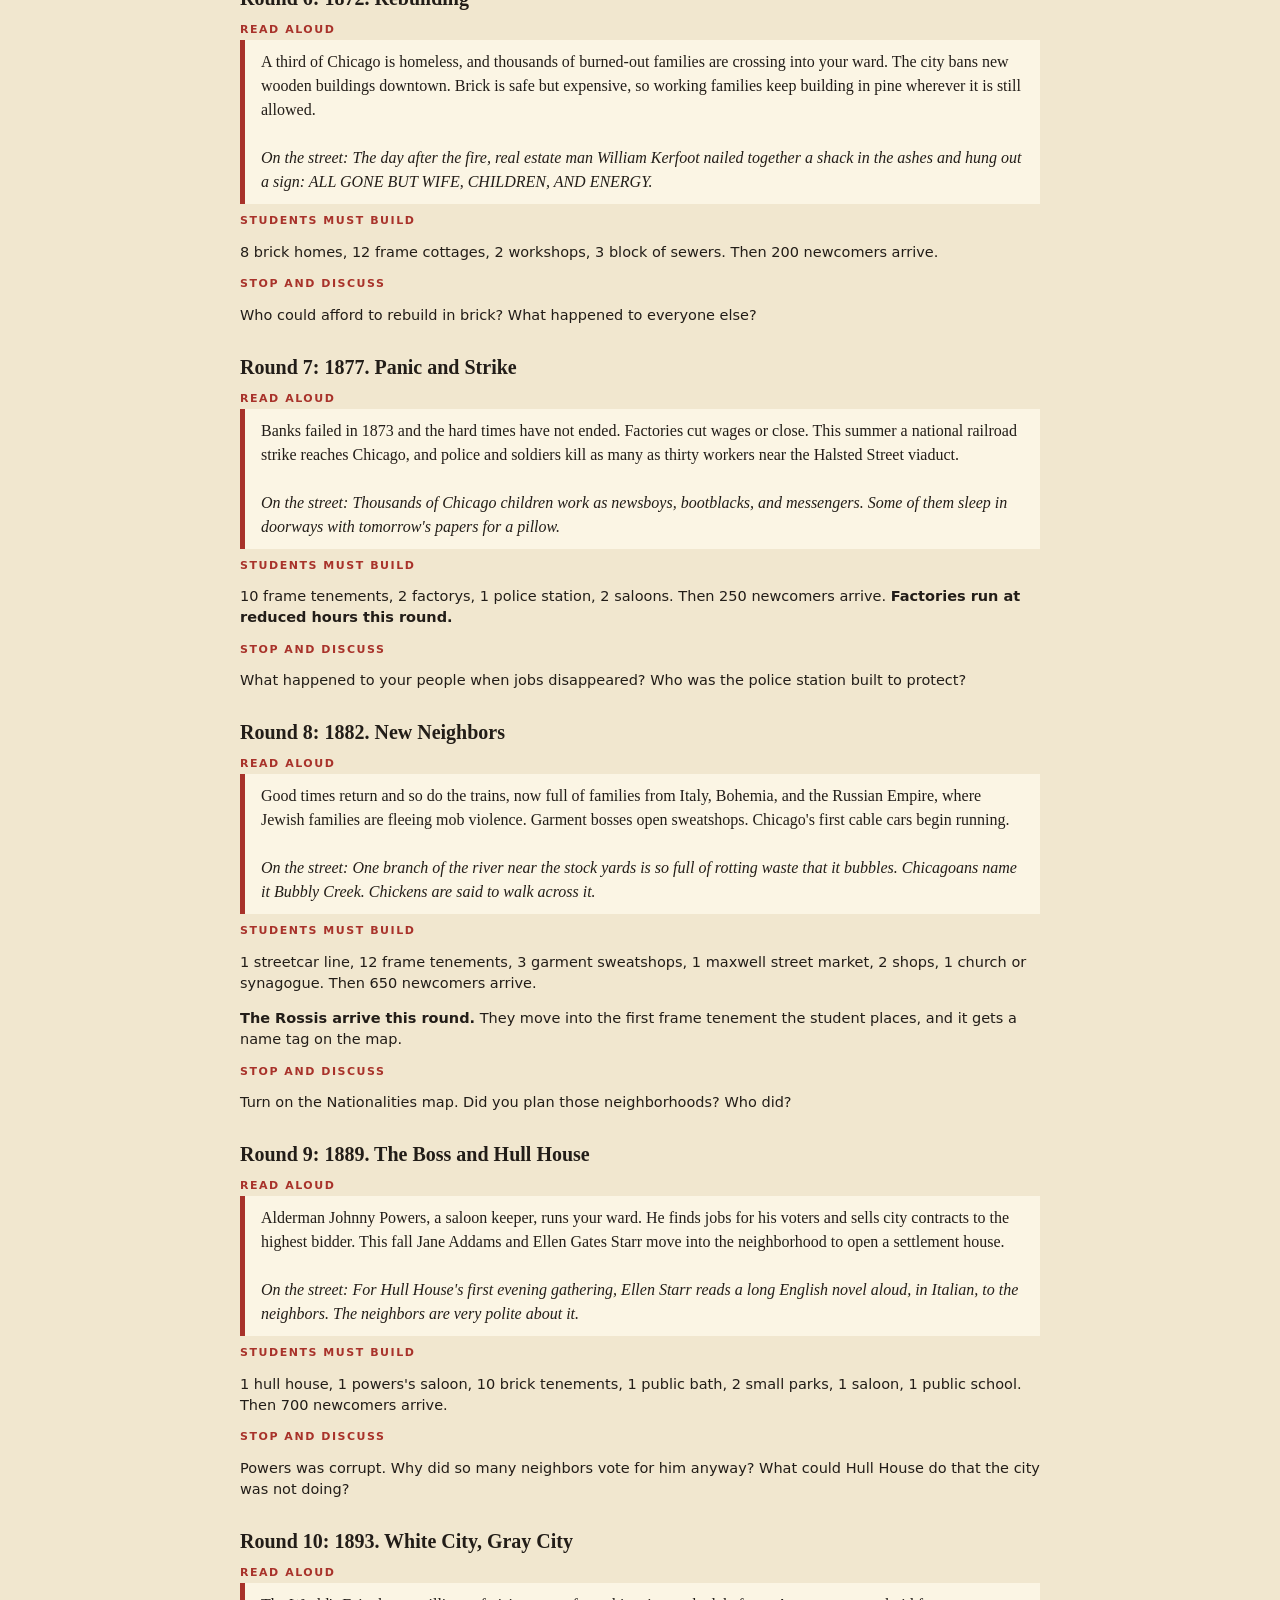
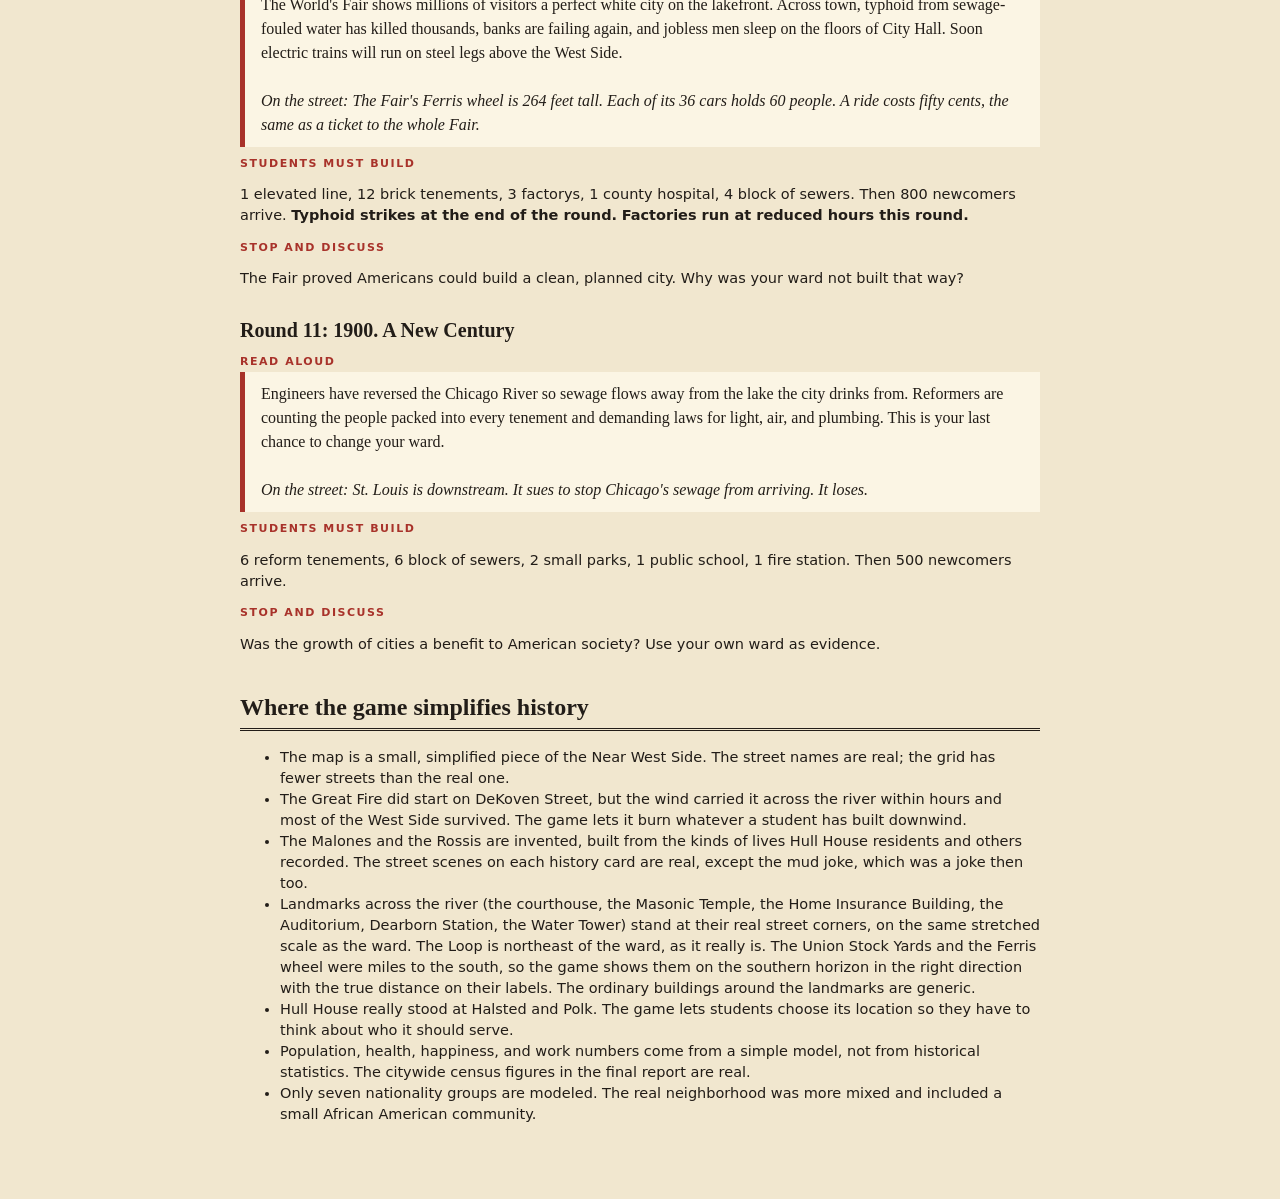
==== commit 19803c35: "Place skyline landmarks at their real street corners - Courthouse, Masonic Temple, Home Insurance Bu" ====
--- a/teacher.html
+++ b/teacher.html
@@ -46,7 +46,7 @@
 <li>The map is a small, simplified piece of the Near West Side. The street names are real; the grid has fewer streets than the real one.</li>
 <li>The Great Fire did start on DeKoven Street, but the wind carried it across the river within hours and most of the West Side survived. The game lets it burn whatever a student has built downwind.</li>
 <li>The Malones and the Rossis are invented, built from the kinds of lives Hull House residents and others recorded. The street scenes on each history card are real, except the mud joke, which was a joke then too.</li>
-<li>Landmarks across the river (the courthouse, the Water Tower, the Home Insurance Building, the Auditorium, the Masonic Temple, the Ferris wheel) appear in roughly the right years but not in their true positions.</li>
+<li>Landmarks across the river (the courthouse, the Masonic Temple, the Home Insurance Building, the Auditorium, Dearborn Station, the Water Tower) stand at their real street corners, on the same stretched scale as the ward. The Loop is northeast of the ward, as it really is. The Union Stock Yards and the Ferris wheel were miles to the south, so the game shows them on the southern horizon in the right direction with the true distance on their labels. The ordinary buildings around the landmarks are generic.</li>
 <li>Hull House really stood at Halsted and Polk. The game lets students choose its location so they have to think about who it should serve.</li>
 <li>Population, health, happiness, and work numbers come from a simple model, not from historical statistics. The citywide census figures in the final report are real.</li>
 <li>Only seven nationality groups are modeled. The real neighborhood was more mixed and included a small African American community.</li>
